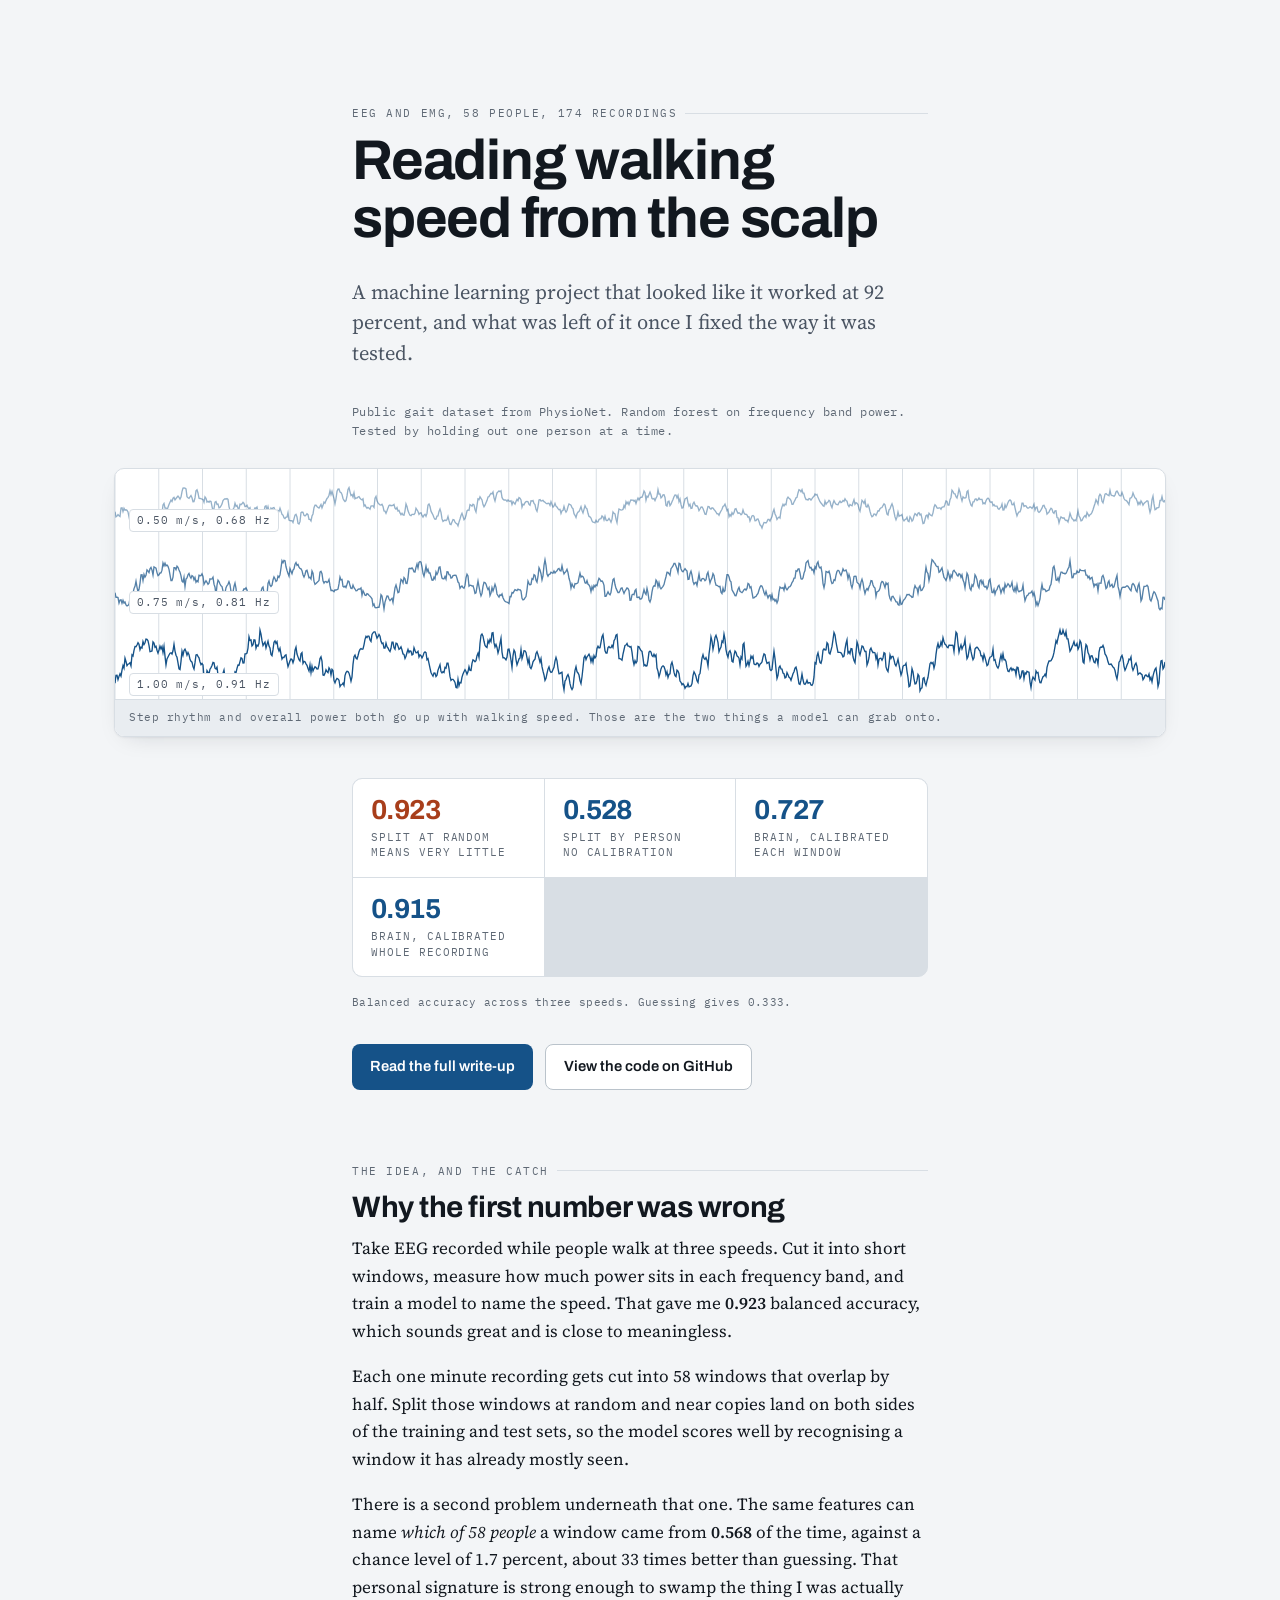
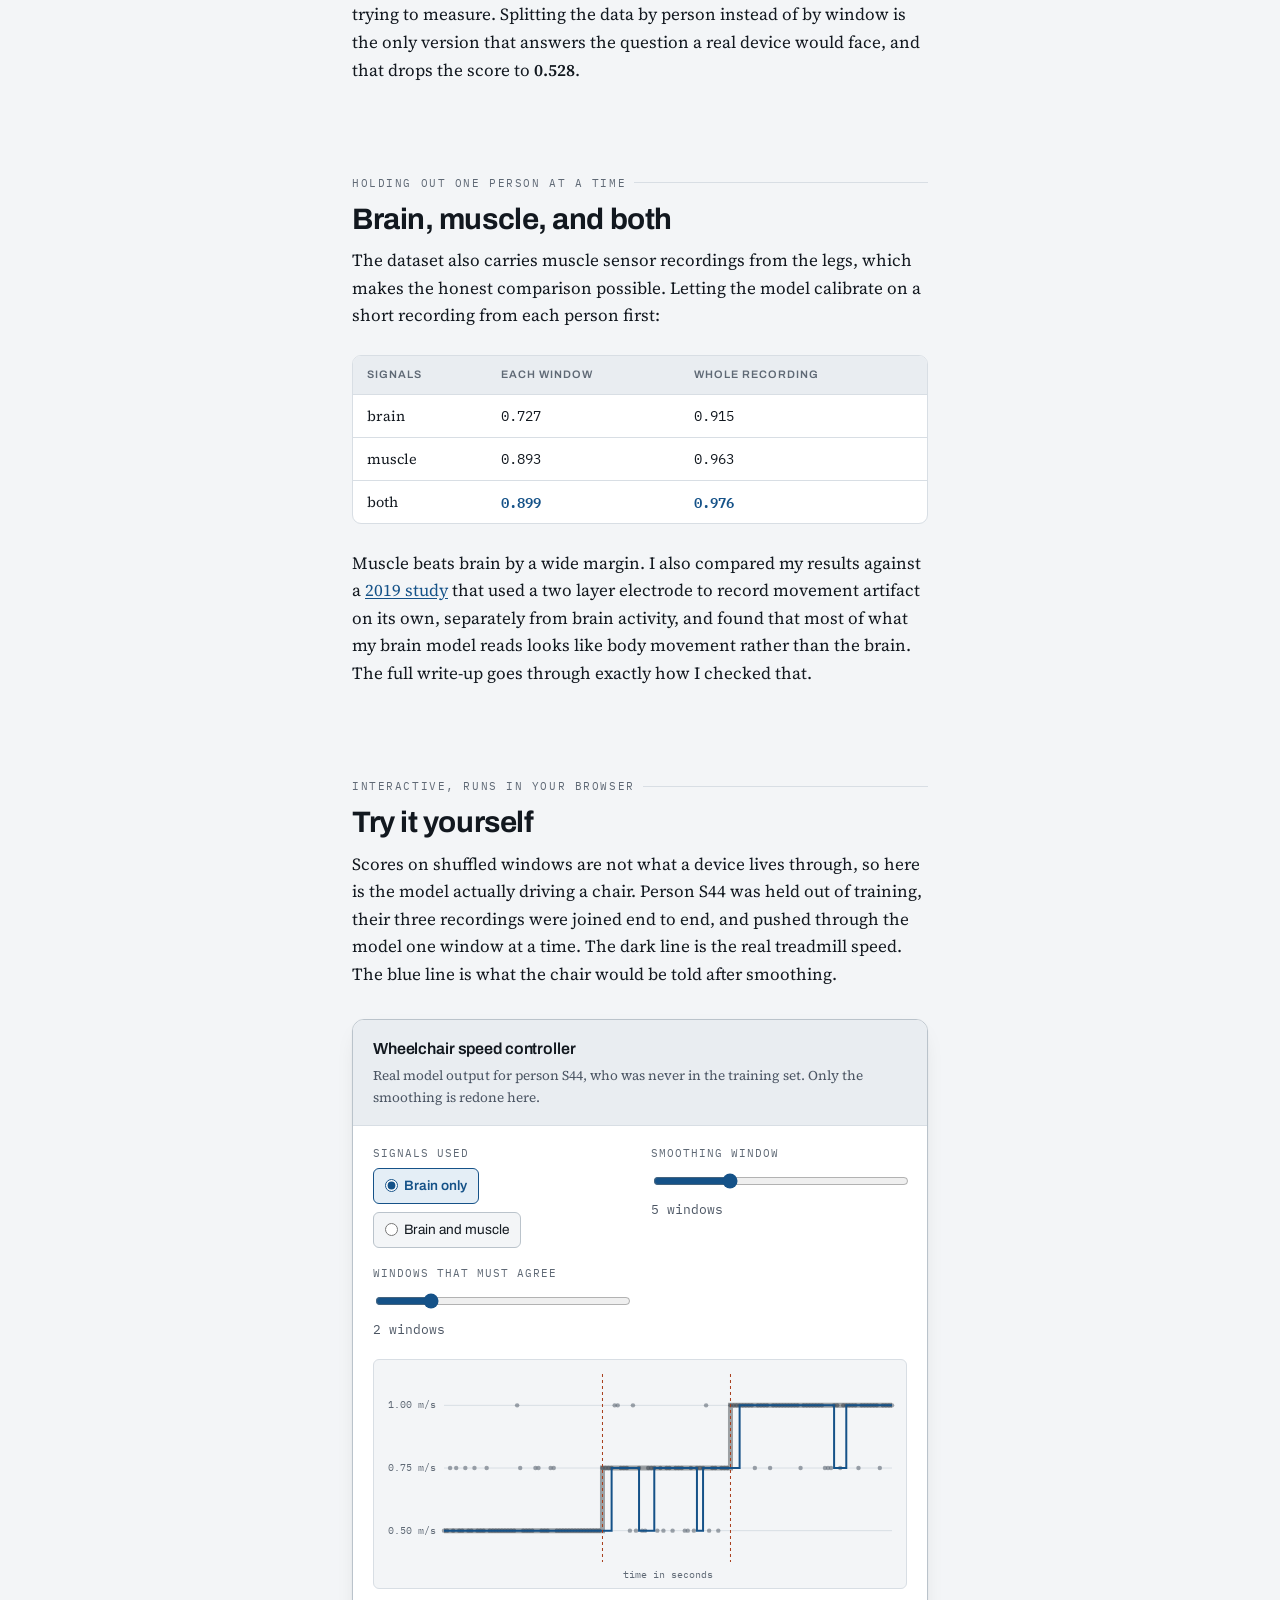
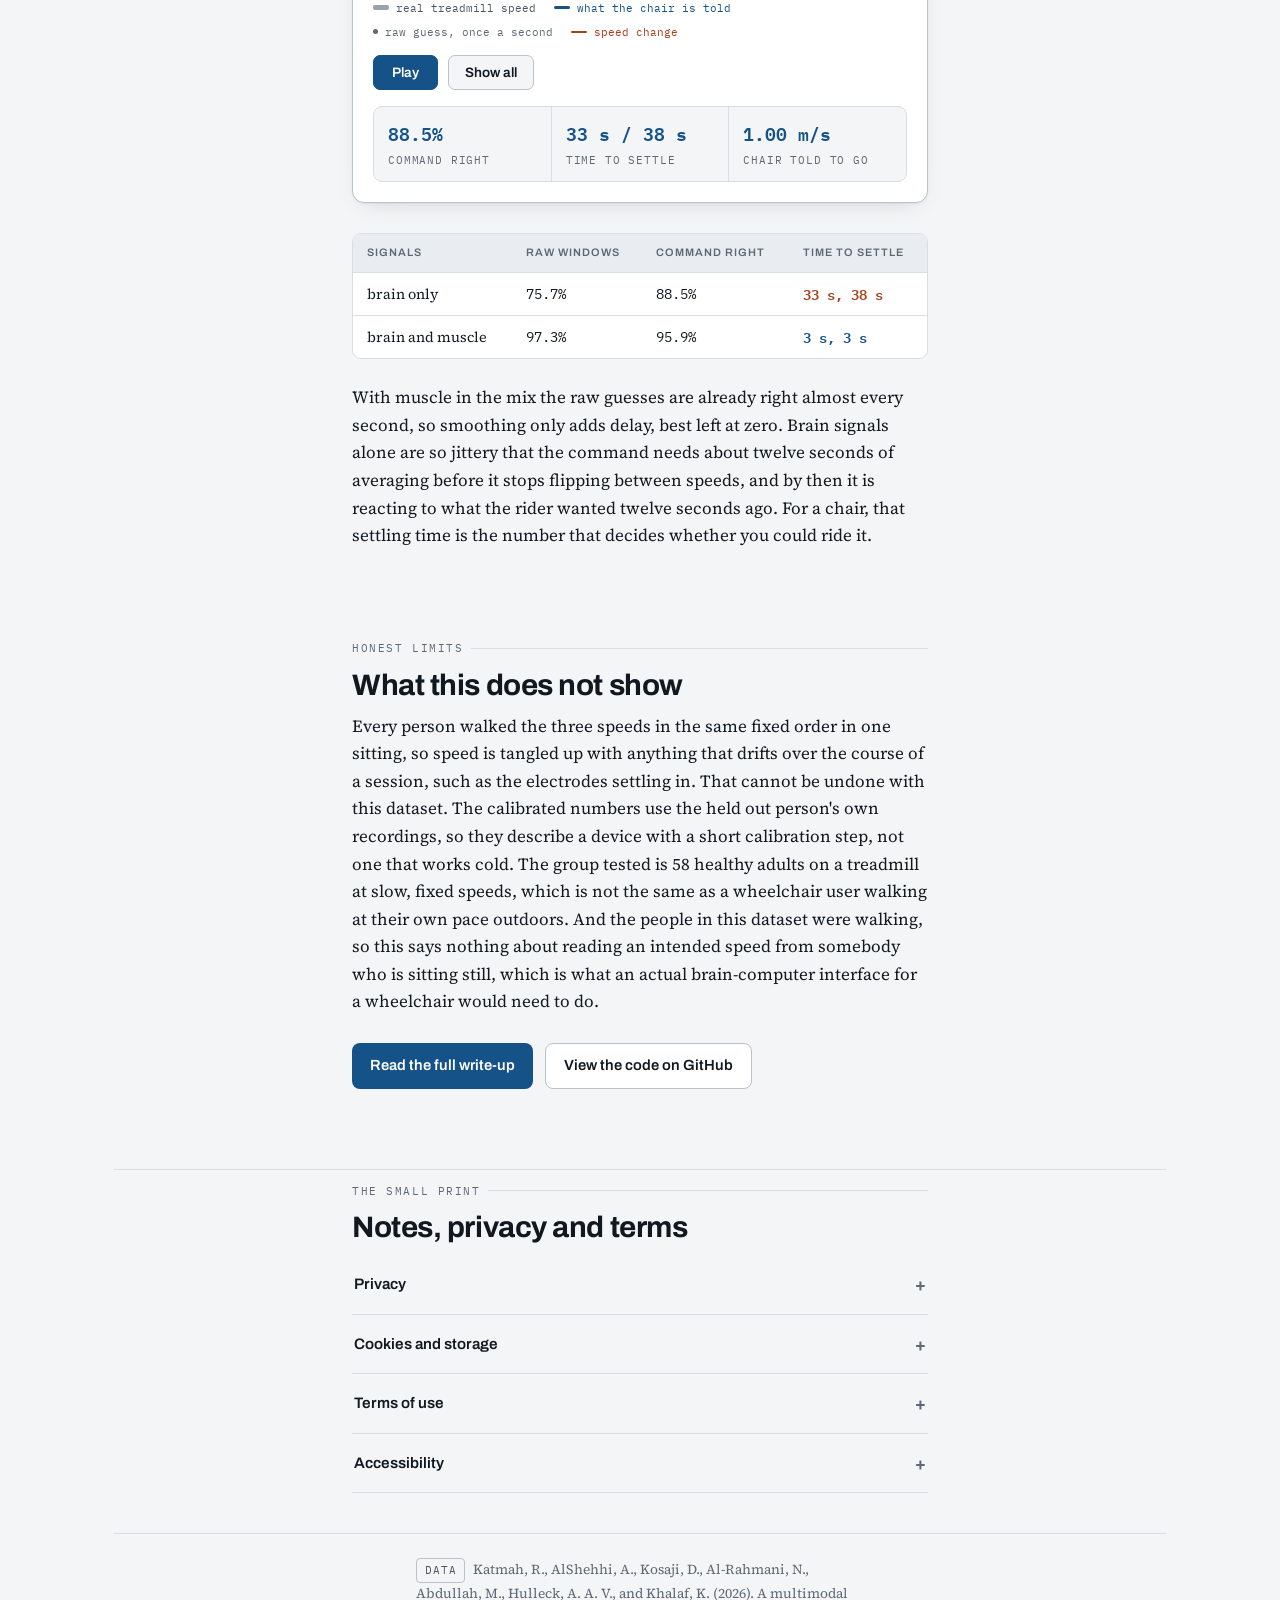
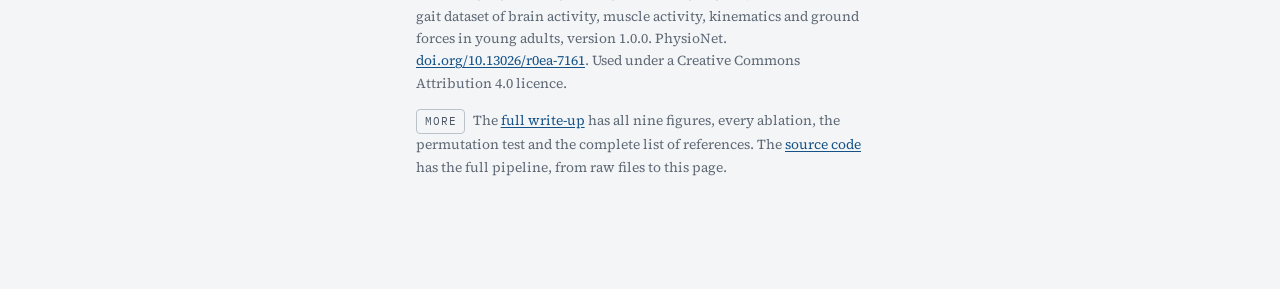
==== site/index.html @ 6320bcff "Add a lightweight landing page and deploy it to Vercel report/index.html is 2.3 MB because it embeds" ====
<!doctype html>
<html lang="en">
<head>
<meta charset="utf-8">
<meta name="viewport" content="width=device-width, initial-scale=1">
<title>Reading Walking Speed From the Scalp</title>
<meta name="description" content="A machine learning project that looked
like it worked at 92 percent, and what was left of it once the test was
fixed. Brain and muscle sensor data, a real interactive demo.">
<link rel="preconnect" href="https://fonts.googleapis.com">
<link rel="preconnect" href="https://fonts.gstatic.com" crossorigin>
<link rel="stylesheet" href="https://fonts.googleapis.com/css2?family=Archivo:wght@600;700&family=Source+Serif+4:ital,opsz,wght@0,8..60,400;0,8..60,600;1,8..60,400&family=IBM+Plex+Mono:wght@400;500&display=swap">
<style>
:root {
  --ground:#F3F5F7; --surface:#FFFFFF; --surface-2:#E9EDF1;
  --ink:#12181F; --ink-2:#4B5563; --ink-3:#5F6975;
  --rule:#D8DEE4; --rule-strong:#BAC3CB;
  --accent:#155288; --accent-soft:#E4EEF6;
  --marker:#A83E1B; --marker-soft:#F8E7DF;
  --good:#1F6F45;
  --shadow:0 1px 2px rgba(18,24,31,.05), 0 8px 24px -12px rgba(18,24,31,.18);
}
@media (prefers-color-scheme: dark) {
  :root:not([data-theme="light"]) {
    --ground:#0B0F13; --surface:#121821; --surface-2:#19212B;
    --ink:#EDF1F5; --ink-2:#96A3B0; --ink-3:#7E8B99;
    --rule:#212B35; --rule-strong:#33404C;
    --accent:#5B9BD5; --accent-soft:#132538;
    --marker:#E8794F; --marker-soft:#2E1B10;
    --good:#4ECA8B;
    --shadow:0 1px 2px rgba(0,0,0,.4), 0 8px 28px -14px rgba(0,0,0,.7);
  }
}
:root[data-theme="dark"] {
  --ground:#0B0F13; --surface:#121821; --surface-2:#19212B;
  --ink:#EDF1F5; --ink-2:#96A3B0; --ink-3:#7E8B99;
  --rule:#212B35; --rule-strong:#33404C;
  --accent:#5B9BD5; --accent-soft:#132538;
  --marker:#E8794F; --marker-soft:#2E1B10;
  --good:#4ECA8B;
  --shadow:0 1px 2px rgba(0,0,0,.4), 0 8px 28px -14px rgba(0,0,0,.7);
}

*,*::before,*::after { box-sizing:border-box; }
body {
  margin:0; background:var(--ground); color:var(--ink);
  font-family:"Source Serif 4",Georgia,"Times New Roman",serif;
  font-size:17px; line-height:1.62;
  -webkit-font-smoothing:antialiased;
}
.shell { max-width:1100px; margin:0 auto; padding:0 24px 96px; }
.col { max-width:64ch; margin-inline:auto; }

h1,h2,h3,.eyebrow,.readout,th,.tag,.num,.ctl,button,label,input {
  font-family:Archivo,"Helvetica Neue",Arial,sans-serif;
}
h1 { font-size:clamp(2.1rem,5.2vw,3.5rem); line-height:1.04; letter-spacing:-.022em;
     font-weight:700; margin:0 0 .5em; text-wrap:balance; }
h2 { font-size:clamp(1.35rem,2.6vw,1.85rem); line-height:1.18; letter-spacing:-.015em;
     font-weight:700; margin:0 0 .35em; text-wrap:balance; }
h3 { font-size:1.06rem; letter-spacing:-.008em; font-weight:600; margin:2.2em 0 .3em; }
h4 { font-size:.95rem; font-weight:600; margin:1.6em 0 .25em;
     font-family:Archivo,"Helvetica Neue",Arial,sans-serif; }
p { margin:0 0 1.05em; }
a { color:var(--accent); text-underline-offset:2px; }
a:focus-visible,button:focus-visible,input:focus-visible,summary:focus-visible {
  outline:3px solid var(--accent); outline-offset:2px; border-radius:3px; }
strong { font-weight:600; }

.skip {
  position:absolute; left:-9999px; top:0; z-index:99;
  background:var(--accent); color:#fff; padding:10px 16px; border-radius:0 0 6px 0;
  font-size:.85rem; text-decoration:none;
}
.skip:focus { left:0; }

.eyebrow {
  font-family:"IBM Plex Mono",ui-monospace,SFMono-Regular,Menlo,monospace;
  font-size:.7rem; letter-spacing:.14em; text-transform:uppercase;
  color:var(--ink-3); margin:0 0 .9em; display:flex; align-items:center; gap:.7em;
}
.eyebrow::after { content:""; flex:1; height:1px; background:var(--rule); }

.hero { padding:clamp(56px,9vw,104px) 0 0; }
.deck { font-size:clamp(1.05rem,2vw,1.28rem); color:var(--ink-2); line-height:1.5;
        max-width:56ch; margin:0 0 1.6em; }
.byline { font-family:"IBM Plex Mono",ui-monospace,monospace; font-size:.74rem;
          color:var(--ink-3); letter-spacing:.04em; margin-bottom:2.4em; }

.scope { position:relative; border:1px solid var(--rule); border-radius:10px;
  background:var(--surface); box-shadow:var(--shadow); overflow:hidden;
  margin-bottom:2.4em; }
.scope canvas { display:block; width:100%; height:230px; }
.scope-labels { position:absolute; inset:0; pointer-events:none;
  display:flex; flex-direction:column; justify-content:space-around;
  padding:10px 0 10px 14px; }
.scope-labels span {
  font-family:"IBM Plex Mono",ui-monospace,monospace; font-size:.68rem;
  color:var(--ink-2); letter-spacing:.08em; align-self:flex-start;
  background:var(--surface); border:1px solid var(--rule);
  padding:2px 7px; border-radius:4px; }
.scope-foot { border-top:1px solid var(--rule); padding:9px 14px;
  background:var(--surface-2);
  font-family:"IBM Plex Mono",ui-monospace,monospace; font-size:.67rem;
  color:var(--ink-3); letter-spacing:.05em; }

.readouts { display:grid; grid-template-columns:repeat(auto-fit,minmax(158px,1fr));
  gap:1px; background:var(--rule); border:1px solid var(--rule);
  border-radius:10px; overflow:hidden; margin:0 0 1em; }
.readout { background:var(--surface); padding:16px 18px; }
.readout .num { display:block; font-size:1.72rem; font-weight:700; letter-spacing:-.02em;
  font-variant-numeric:tabular-nums; line-height:1.1; }
.readout .lab { display:block; font-family:"IBM Plex Mono",ui-monospace,monospace;
  font-size:.66rem; letter-spacing:.09em; text-transform:uppercase;
  color:var(--ink-3); margin-top:.5em; line-height:1.45; }
.readout.is-false .num { color:var(--marker); }
.readout.is-true .num { color:var(--accent); }
.readout-note { font-family:"IBM Plex Mono",ui-monospace,monospace; font-size:.68rem;
  color:var(--ink-3); letter-spacing:.03em; margin:0 0 3em; }

.toc { border:1px solid var(--rule); border-radius:10px; background:var(--surface);
  padding:16px 20px; margin:0 0 1em; }
.toc h2 { font-size:.7rem; font-family:"IBM Plex Mono",ui-monospace,monospace;
  letter-spacing:.14em; text-transform:uppercase; color:var(--ink-3);
  margin:0 0 .7em; font-weight:500; }
.toc ol { margin:0; padding:0; list-style:none; display:grid;
  grid-template-columns:repeat(auto-fit,minmax(190px,1fr)); gap:.35em 1.4em; }
.toc a { font-size:.9rem; text-decoration:none; }
.toc a:hover { text-decoration:underline; }

section { padding:clamp(44px,6vw,72px) 0 0; }

.callout { border-left:3px solid var(--accent); background:var(--accent-soft);
  padding:16px 20px; border-radius:0 8px 8px 0; margin:1.6em 0; }
.callout p:last-child { margin-bottom:0; }
.callout.warn { border-left-color:var(--marker); background:var(--marker-soft); }

.tbl-scroll { overflow-x:auto; margin:1.5em 0; border:1px solid var(--rule);
  border-radius:9px; background:var(--surface); }
table { border-collapse:collapse; width:100%; font-size:.9rem; line-height:1.4; }
th,td { padding:11px 14px; text-align:left; border-bottom:1px solid var(--rule);
  white-space:nowrap; vertical-align:top; }
td.prose { white-space:normal; color:var(--ink-2); }
th { font-size:.68rem; letter-spacing:.09em; text-transform:uppercase;
  color:var(--ink-3); font-weight:600; background:var(--surface-2); }
tbody tr:last-child td { border-bottom:none; }
td.n { font-family:"IBM Plex Mono",ui-monospace,monospace;
  font-variant-numeric:tabular-nums; }
td.hi { color:var(--accent); font-weight:600; }
td.lo { color:var(--marker); font-weight:600; }
caption { caption-side:top; text-align:left; padding:10px 14px 0;
  font-size:.78rem; color:var(--ink-3);
  font-family:"IBM Plex Mono",ui-monospace,monospace; }

.fig { margin:2.4em 0; }
.fig-scroll { overflow-x:auto; border:1px solid var(--rule-strong); border-radius:10px;
  background:#FFFFFF; padding:10px; box-shadow:var(--shadow); }
.fig img { display:block; width:100%; min-width:640px; max-width:100%; height:auto;
  border-radius:3px; }
figcaption { font-family:"IBM Plex Mono",ui-monospace,monospace; font-size:.7rem;
  line-height:1.6; color:var(--ink-3); margin-top:.85em;
  letter-spacing:.02em; max-width:72ch; }

.limits { display:flex; flex-direction:column; gap:1px; background:var(--rule);
  border:1px solid var(--rule); border-radius:10px; overflow:hidden; margin:1.6em 0; }
.limit { background:var(--surface); padding:18px 20px; }
.limit h3 { margin:0 0 .3em; font-size:.95rem; }
.limit p { margin:0; font-size:.94rem; color:var(--ink-2); }

.app { border:1px solid var(--rule-strong); border-radius:12px;
  background:var(--surface); box-shadow:var(--shadow); overflow:hidden;
  margin:1.8em 0; }
.app-head { padding:16px 20px; border-bottom:1px solid var(--rule);
  background:var(--surface-2); }
.app-head h3 { margin:0 0 .2em; font-size:1rem; }
.app-head p { margin:0; font-size:.84rem; color:var(--ink-2); }
.app-body { padding:18px 20px 20px; }
.app canvas { display:block; width:100%; height:230px; border-radius:6px;
  background:var(--ground); border:1px solid var(--rule); }
.legend { display:flex; flex-wrap:wrap; gap:6px 18px; margin:10px 0 0;
  font-family:"IBM Plex Mono",ui-monospace,monospace; font-size:.7rem;
  color:var(--ink-2); }
.legend span { display:inline-flex; align-items:center; gap:7px; }
.legend i { display:inline-block; width:16px; height:3px; border-radius:2px;
  background:currentColor; font-style:normal; }
.legend .k-real { color:var(--ink-2); }
.legend .k-real i { height:5px; opacity:.55; }
.legend .k-cmd { color:var(--accent); }
.legend .k-raw { color:var(--ink-3); }
.legend .k-raw i { width:5px; height:5px; border-radius:50%; }
.legend .k-chg { color:var(--marker); }
.legend .k-chg i { height:0; border-top:2px dotted currentColor; }

.ctls { display:grid; grid-template-columns:repeat(auto-fit,minmax(210px,1fr));
  gap:16px 22px; margin:0 0 18px; }
.ctl { display:flex; flex-direction:column; gap:6px; }
.ctl > .lbl { font-size:.7rem; letter-spacing:.09em; text-transform:uppercase;
  color:var(--ink-3); font-family:"IBM Plex Mono",ui-monospace,monospace; }
.ctl input[type=range] { width:100%; accent-color:var(--accent); height:22px; }
.ctl .val { font-family:"IBM Plex Mono",ui-monospace,monospace; font-size:.8rem;
  color:var(--ink-2); font-variant-numeric:tabular-nums; }
.radios { display:flex; gap:8px; flex-wrap:wrap; }
.radios label { display:inline-flex; align-items:center; gap:6px; font-size:.85rem;
  border:1px solid var(--rule-strong); border-radius:6px; padding:6px 11px;
  cursor:pointer; background:var(--ground); }
.radios input { accent-color:var(--accent); margin:0; }
.radios label:has(input:checked) { border-color:var(--accent);
  background:var(--accent-soft); color:var(--accent); font-weight:600; }

.app-actions { display:flex; gap:10px; align-items:center; flex-wrap:wrap;
  margin:14px 0 0; }
button.play { font-size:.85rem; font-weight:600; padding:9px 18px; cursor:pointer;
  border-radius:7px; border:1px solid var(--accent); background:var(--accent);
  color:#fff; }
button.play:hover { filter:brightness(1.08); }
button.reset { font-size:.85rem; font-weight:600; padding:9px 16px; cursor:pointer;
  border-radius:7px; border:1px solid var(--rule-strong); background:var(--ground);
  color:var(--ink); }
.stats { display:grid; grid-template-columns:repeat(auto-fit,minmax(140px,1fr));
  gap:1px; background:var(--rule); border:1px solid var(--rule);
  border-radius:9px; overflow:hidden; margin:16px 0 0; }
.stat { background:var(--ground); padding:12px 14px; }
.stat b { display:block; font-family:"IBM Plex Mono",ui-monospace,monospace;
  font-size:1.15rem; font-variant-numeric:tabular-nums; color:var(--accent);
  font-weight:600; }
.stat span { display:block; font-size:.66rem; letter-spacing:.08em;
  text-transform:uppercase; color:var(--ink-3); margin-top:3px;
  font-family:"IBM Plex Mono",ui-monospace,monospace; }
.sr-only { position:absolute; width:1px; height:1px; padding:0; margin:-1px;
  overflow:hidden; clip:rect(0,0,0,0); white-space:nowrap; border:0; }

.legal { border-top:1px solid var(--rule); margin-top:clamp(48px,7vw,80px);
  padding-top:12px; }
.legal details { border-bottom:1px solid var(--rule); }
.legal summary { cursor:pointer; padding:15px 2px; font-weight:600; font-size:.95rem;
  font-family:Archivo,"Helvetica Neue",Arial,sans-serif; list-style:none;
  display:flex; align-items:center; justify-content:space-between; gap:12px; }
.legal summary::-webkit-details-marker { display:none; }
.legal summary::after { content:"+"; font-family:"IBM Plex Mono",monospace;
  color:var(--ink-3); font-size:1.1rem; }
.legal details[open] summary::after { content:"\2212"; }
.legal .body { padding:0 2px 20px; font-size:.92rem; color:var(--ink-2);
  max-width:70ch; }
.legal .body p { margin:0 0 .85em; }
.legal .body h3 { color:var(--ink); margin:1.3em 0 .3em;
  font-size:.95rem; }
.legal .body ul { margin:0 0 .9em; padding-left:1.2em; }
.legal .body li { margin-bottom:.3em; }

.notice { border:1px solid var(--rule-strong); background:var(--surface-2);
  border-radius:9px; padding:12px 16px; margin:0 0 2.2em; font-size:.85rem;
  color:var(--ink-2); display:flex; gap:14px; align-items:flex-start;
  justify-content:space-between; }
.notice p { margin:0; }
.notice button { flex:none; font-size:.75rem; padding:5px 11px; cursor:pointer;
  border-radius:6px; border:1px solid var(--rule-strong); background:var(--surface);
  color:var(--ink); font-weight:600; }

.refs { font-size:.88rem; color:var(--ink-2); padding-left:1.3em; }
.refs li { margin-bottom:.7em; }
.refs a { word-break:break-word; }

footer { margin-top:40px; padding-top:24px; border-top:1px solid var(--rule);
  color:var(--ink-3); font-size:.86rem; }
footer code { font-family:"IBM Plex Mono",ui-monospace,monospace; font-size:.85em; }
.tag { display:inline-block; font-family:"IBM Plex Mono",ui-monospace,monospace;
  font-size:.66rem; letter-spacing:.08em; text-transform:uppercase;
  padding:3px 8px; border:1px solid var(--rule-strong); border-radius:4px;
  color:var(--ink-2); margin-right:.4em; }

@media (max-width:640px){
  body { font-size:16px; }
  .scope canvas { height:180px; }
  th,td { padding:9px 11px; }
  .notice { flex-direction:column; }
}
@media (prefers-reduced-motion:reduce){
  *{animation:none!important;transition:none!important;scroll-behavior:auto!important;}
}
</style>
<style>
.links { display:flex; flex-wrap:wrap; gap:12px; margin:1.6em 0 0; }
.links a { display:inline-flex; align-items:center; gap:8px; font-size:.92rem;
  font-weight:600; padding:10px 18px; border-radius:8px; text-decoration:none;
  font-family:Archivo,"Helvetica Neue",Arial,sans-serif; }
.links a.primary { background:var(--accent); color:#fff; }
.links a.primary:hover { filter:brightness(1.08); }
.links a.secondary { border:1px solid var(--rule-strong); color:var(--ink);
  background:var(--surface); }
.links a.secondary:hover { border-color:var(--accent); color:var(--accent); }
</style>
</head>
<body>

<a class="skip" href="#main">Skip to the main text</a>

<div class="shell">

<header class="hero">
  <div class="col">
    <p class="eyebrow">EEG and EMG, 58 people, 174 recordings</p>
    <h1>Reading walking speed from the scalp</h1>
    <p class="deck">A machine learning project that looked like it worked at
    92 percent, and what was left of it once I fixed the way it was tested.</p>
    <p class="byline">Public gait dataset from PhysioNet. Random forest on
    frequency band power. Tested by holding out one person at a time.</p>
  </div>

  <div class="scope">
    <canvas id="scope" aria-hidden="true"></canvas>
    <div class="scope-labels" aria-hidden="true">
      <span>0.50 m/s, 0.68 Hz</span><span>0.75 m/s, 0.81 Hz</span>
      <span>1.00 m/s, 0.91 Hz</span>
    </div>
    <div class="scope-foot">Step rhythm and overall power both go up with
      walking speed. Those are the two things a model can grab onto.</div>
  </div>

  <div class="col">
    <div class="readouts">
      <div class="readout is-false">
        <span class="num">0.923</span>
        <span class="lab">split at random<br>means very little</span>
      </div>
      <div class="readout is-true">
        <span class="num">0.528</span>
        <span class="lab">split by person<br>no calibration</span>
      </div>
      <div class="readout is-true">
        <span class="num">0.727</span>
        <span class="lab">brain, calibrated<br>each window</span>
      </div>
      <div class="readout is-true">
        <span class="num">0.915</span>
        <span class="lab">brain, calibrated<br>whole recording</span>
      </div>
    </div>
    <p class="readout-note">Balanced accuracy across three speeds. Guessing
    gives 0.333.</p>
    <div class="links">
      <a class="primary" href="https://claude.ai/code/artifact/1f300dea-4ad8-4849-b8d5-0ad01f862670">Read the full write-up</a>
      <a class="secondary" href="https://github.com/aaryavvatts-lab/eeg-gait-speed">View the code on GitHub</a>
    </div>
  </div>
</header>

<main id="main">

<section id="premise" aria-labelledby="premise-h">
  <div class="col">
    <p class="eyebrow">the idea, and the catch</p>
    <h2 id="premise-h">Why the first number was wrong</h2>
    <p>Take EEG recorded while people walk at three speeds. Cut it into short
    windows, measure how much power sits in each frequency band, and train a
    model to name the speed. That gave me <strong>0.923</strong>
    balanced accuracy, which sounds great and is close to meaningless.</p>
    <p>Each one minute recording gets cut into 58 windows that overlap by
    half. Split those windows at random and near copies land on both sides of
    the training and test sets, so the model scores well by recognising a
    window it has already mostly seen.</p>
    <p>There is a second problem underneath that one. The same features can
    name <em>which of 58 people</em> a window came from
    <strong>0.568</strong> of the time, against
    a chance level of 1.7 percent, about 33 times better than
    guessing. That personal signature is strong enough to swamp the thing I
    was actually trying to measure. Splitting the data by person instead of
    by window is the only version that answers the question a real device
    would face, and that drops the score to
    <strong>0.528</strong>.</p>
  </div>
</section>

<section id="results" aria-labelledby="results-h">
  <div class="col">
    <p class="eyebrow">holding out one person at a time</p>
    <h2 id="results-h">Brain, muscle, and both</h2>
    <p>The dataset also carries muscle sensor recordings from the legs, which
    makes the honest comparison possible. Letting the model calibrate on a
    short recording from each person first:</p>
    <div class="tbl-scroll"><table>
      <thead><tr><th scope="col">signals</th><th scope="col">each window</th>
      <th scope="col">whole recording</th></tr></thead>
      <tbody>
        <tr><td>brain</td><td class="n">0.727</td>
            <td class="n">0.915</td></tr>
        <tr><td>muscle</td><td class="n">0.893</td>
            <td class="n">0.963</td></tr>
        <tr><td>both</td>
            <td class="n hi">0.899</td>
            <td class="n hi">0.976</td></tr>
      </tbody>
    </table></div>
    <p>Muscle beats brain by a wide margin. I also compared my results
    against a <a href="https://doi.org/10.1109/tbme.2019.2921766">2019
    study</a> that used a two layer electrode to record movement artifact on
    its own, separately from brain activity, and found that most of what my
    brain model reads looks like body movement rather than the brain. The
    full write-up goes through exactly how I checked that.</p>
  </div>
</section>

<section id="try" aria-labelledby="try-h">
  <div class="col">
    <p class="eyebrow">interactive, runs in your browser</p>
    <h2 id="try-h">Try it yourself</h2>
    <p>Scores on shuffled windows are not what a device lives through, so here
    is the model actually driving a chair. Person S44
    was held out of training, their three recordings were joined end to end,
    and pushed through the model one window at a time. The dark line is the
    real treadmill speed. The blue line is what the chair would be told after
    smoothing.</p>

    <div class="app" id="sim">
      <div class="app-head">
        <h3>Wheelchair speed controller</h3>
        <p>Real model output for person S44, who was
        never in the training set. Only the smoothing is redone here.</p>
      </div>
      <div class="app-body">
        <div class="ctls">
          <div class="ctl">
            <span class="lbl" id="armLabel">Signals used</span>
            <div class="radios" role="radiogroup" aria-labelledby="armLabel">
              <label><input type="radio" name="arm" value="EEG" checked>
                Brain only</label>
              <label><input type="radio" name="arm" value="EEG+EMG">
                Brain and muscle</label>
            </div>
          </div>
          <div class="ctl">
            <label class="lbl" for="smooth">Smoothing window</label>
            <input type="range" id="smooth" min="1" max="15" step="1" value="5">
            <span class="val" id="smoothVal">5 windows</span>
          </div>
          <div class="ctl">
            <label class="lbl" for="hold">Windows that must agree</label>
            <input type="range" id="hold" min="1" max="6" step="1" value="2">
            <span class="val" id="holdVal">2 windows</span>
          </div>
        </div>

        <canvas id="simCanvas" aria-hidden="true"></canvas>

        <p class="legend" aria-hidden="true">
          <span class="k-real"><i></i>real treadmill speed</span>
          <span class="k-cmd"><i></i>what the chair is told</span>
          <span class="k-raw"><i></i>raw guess, once a second</span>
          <span class="k-chg"><i></i>speed change</span>
        </p>

        <p class="sr-only" id="simSummary" role="status" aria-live="polite"></p>

        <div class="app-actions">
          <button type="button" class="play" id="play" aria-pressed="false">Play</button>
          <button type="button" class="reset" id="reset">Show all</button>
        </div>

        <div class="stats">
          <div class="stat"><b id="statAcc">0%</b>
            <span>command right</span></div>
          <div class="stat"><b id="statLat">0 s</b>
            <span>time to settle</span></div>
          <div class="stat"><b id="statNow">0.50 m/s</b>
            <span>chair told to go</span></div>
        </div>
      </div>
    </div>

    <div class="tbl-scroll"><table>
      <thead><tr><th scope="col">signals</th><th scope="col">raw windows</th>
      <th scope="col">command right</th><th scope="col">time to settle</th></tr></thead>
      <tbody><tr><td>brain only</td><td class='n'>75.7%</td><td class='n'>88.5%</td><td class='n lo'>33 s, 38 s</td></tr><tr><td>brain and muscle</td><td class='n'>97.3%</td><td class='n'>95.9%</td><td class='n hi'>3 s, 3 s</td></tr></tbody>
    </table></div>
    <p>With muscle in the mix the raw guesses are already right almost every
    second, so smoothing only adds delay, best left at zero. Brain signals
    alone are so jittery that the command needs about twelve seconds of
    averaging before it stops flipping between speeds, and by then it is
    reacting to what the rider wanted twelve seconds ago. For a chair, that
    settling time is the number that decides whether you could ride it.</p>
  </div>
</section>

<section id="limits" aria-labelledby="limits-h">
  <div class="col">
    <p class="eyebrow">honest limits</p>
    <h2 id="limits-h">What this does not show</h2>
    <p>Every person walked the three speeds in the same fixed order in one
    sitting, so speed is tangled up with anything that drifts over the course
    of a session, such as the electrodes settling in. That cannot be undone
    with this dataset. The calibrated numbers use the held out person's own
    recordings, so they describe a device with a short calibration step, not
    one that works cold. The group tested is 58 healthy adults on a treadmill
    at slow, fixed speeds, which is not the same as a wheelchair user walking
    at their own pace outdoors. And the people in this dataset were walking,
    so this says nothing about reading an intended speed from somebody who is
    sitting still, which is what an actual brain-computer interface for a
    wheelchair would need to do.</p>
    <div class="links">
      <a class="primary" href="https://claude.ai/code/artifact/1f300dea-4ad8-4849-b8d5-0ad01f862670">Read the full write-up</a>
      <a class="secondary" href="https://github.com/aaryavvatts-lab/eeg-gait-speed">View the code on GitHub</a>
    </div>
  </div>
</section>

<section class="legal" id="notes" aria-labelledby="notes-h">
  <div class="col">
    <p class="eyebrow">the small print</p>
    <h2 id="notes-h">Notes, privacy and terms</h2>

    <details id="privacy">
      <summary>Privacy</summary>
      <div class="body">
        <p>This is a single static page with no accounts, no forms, no
        comments and no analytics.</p>
        <h3>What the page collects</h3>
        <p>Nothing. There is no tracking code and no advertising on it. It
        does not ask you for anything.</p>
        <h3>The one outside request this page makes</h3>
        <p>The page loads its typefaces from Google Fonts
        (fonts.googleapis.com and fonts.gstatic.com). That is the only request
        this page sends to anyone else's server. Google Fonts does not set
        cookies for this kind of request, but it can see ordinary request
        information such as your IP address when your browser fetches the
        font files, the same as any font or image loaded from a website. See
        <a href="https://policies.google.com/privacy">Google's privacy
        policy</a> for what they do with that.</p>
        <h3>What the host can see</h3>
        <p>Whoever hosts this page, currently Vercel, can keep ordinary server
        records such as the address your request came from, the same as any
        website host. That sits outside this page and is covered by the
        host's own privacy policy.</p>
        <h3>About the people in the data</h3>
        <p>The recordings come from a public dataset that its authors
        anonymised before release, under an approved ethics protocol at their
        university. It holds no names or contact details, and nothing on this
        page can be traced back to an individual who took part.</p>
      </div>
    </details>

    <details id="cookies">
      <summary>Cookies and storage</summary>
      <div class="body">
        <p>This page sets no cookies of its own and writes nothing to local
        storage or session storage.</p>
        <p>The interactive controller above runs entirely in your browser
        using data that is already inside the page. It sends nothing out and
        saves nothing.</p>
        <p>Loading the fonts from Google, described in the privacy section
        above, does not involve cookies for this kind of request. If the
        service hosting this page sets its own cookies, those are covered by
        that service's policy rather than this one.</p>
      </div>
    </details>

    <details id="terms">
      <summary>Terms of use</summary>
      <div class="body">
        <p>This is a student project written to learn and to be looked at. It
        is offered as is, with no warranty of any kind, and no promise that
        anything on it is correct or fit for any purpose.</p>
        <h3>Not medical or clinical advice</h3>
        <p>Nothing here is medical advice, and none of this is a medical
        device or part of one. Do not use anything on this page, or the code
        behind it, to make a decision about anybody's care, treatment,
        mobility equipment or safety. The wheelchair framing is a way of
        explaining the problem. The model shown here is nowhere near fit to
        steer a real chair, and the page says why.</p>
        <h3>Limits</h3>
        <p>To the fullest extent the law allows, the author is not liable for
        any loss or damage arising from use of this page or the code behind
        it.</p>
        <h3>The data</h3>
        <p>The recordings belong to Katmah and colleagues and are published on
        PhysioNet under a Creative Commons Attribution 4.0 licence, which
        allows reuse with credit. The dataset itself is not redistributed
        here.</p>
        <h3>This page and the code</h3>
        <p>The text, figures and code written for this project are released
        under the MIT licence, on the GitHub repository linked above. You may
        reuse them with credit.</p>
      </div>
    </details>

    <details id="accessibility">
      <summary>Accessibility</summary>
      <div class="body">
        <p>This page aims at WCAG 2.1 level AA.</p>
        <ul>
          <li>A skip link to the main text, and proper landmarks for header,
          main content and the interactive demo.</li>
          <li>Every control is a standard HTML input or button, so it works
          with a keyboard and with assistive software, with focus always
          visible.</li>
          <li>Body text holds at least a 4.5 to 1 contrast ratio against its
          background in both the light and dark theme.</li>
          <li>The page respects a reduced motion setting. The moving line
          drawing at the top freezes and the demo does not animate on its
          own.</li>
          <li>Text reflows down to a 320 pixel wide screen. Wide tables scroll
          inside their own box rather than pushing the page sideways.</li>
        </ul>
        <p>The interactive chart is drawn on a canvas, which a screen reader
        cannot read directly. A written summary next to it updates as the
        settings change, giving the same numbers in text. The moving line
        drawing at the top is decoration and is hidden from screen readers on
        purpose.</p>
        <p>If something on this page does not work with the software you use,
        the GitHub repository linked above is the place to raise it.</p>
      </div>
    </details>
  </div>
</section>

</main>

<footer>
  <div class="col">
    <p><span class="tag">data</span> Katmah, R., AlShehhi, A., Kosaji, D.,
    Al-Rahmani, N., Abdullah, M., Hulleck, A. A. V., and Khalaf, K. (2026).
    A multimodal gait dataset of brain activity, muscle activity, kinematics
    and ground forces in young adults, version 1.0.0. PhysioNet.
    <a href="https://doi.org/10.13026/r0ea-7161">doi.org/10.13026/r0ea-7161</a>.
    Used under a Creative Commons Attribution 4.0 licence.</p>
    <p><span class="tag">more</span> The
    <a href="https://claude.ai/code/artifact/1f300dea-4ad8-4849-b8d5-0ad01f862670">full write-up</a> has all nine figures, every
    ablation, the permutation test and the complete list of references. The
    <a href="https://github.com/aaryavvatts-lab/eeg-gait-speed">source code</a> has the full pipeline, from raw
    files to this page.</p>
  </div>
</footer>

</div>
<script>var STREAM = {"demo_subject":"S44","hop_s":1.0,"speeds":["0.5","0.75","1"],"speed_labels":{"0.5":"0.50 m/s","0.75":"0.75 m/s","1":"1.00 m/s"},"truth":["0.5","0.5","0.5","0.5","0.5","0.5","0.5","0.5","0.5","0.5","0.5","0.5","0.5","0.5","0.5","0.5","0.5","0.5","0.5","0.5","0.5","0.5","0.5","0.5","0.5","0.5","0.5","0.5","0.5","0.5","0.5","0.5","0.5","0.5","0.5","0.5","0.5","0.5","0.5","0.5","0.5","0.5","0.5","0.5","0.5","0.5","0.5","0.5","0.5","0.5","0.5","0.5","0.75","0.75","0.75","0.75","0.75","0.75","0.75","0.75","0.75","0.75","0.75","0.75","0.75","0.75","0.75","0.75","0.75","0.75","0.75","0.75","0.75","0.75","0.75","0.75","0.75","0.75","0.75","0.75","0.75","0.75","0.75","0.75","0.75","0.75","0.75","0.75","0.75","0.75","0.75","0.75","0.75","0.75","1","1","1","1","1","1","1","1","1","1","1","1","1","1","1","1","1","1","1","1","1","1","1","1","1","1","1","1","1","1","1","1","1","1","1","1","1","1","1","1","1","1","1","1","1","1","1","1","1","1","1","1","1","1"],"raw":{"EEG":["0.5","0.5","0.75","0.5","0.75","0.5","0.5","0.75","0.5","0.5","0.75","0.5","0.5","0.5","0.75","0.5","0.5","0.5","0.5","0.5","0.5","0.5","0.5","0.5","1","0.75","0.5","0.5","0.5","0.5","0.75","0.75","0.5","0.5","0.5","0.75","0.75","0.5","0.5","0.5","0.5","0.5","0.5","0.5","0.5","0.5","0.5","0.5","0.5","0.5","0.5","0.5","0.75","0.75","0.75","0.75","1","1","0.75","0.75","0.75","0.5","1","0.5","0.75","0.5","0.5","0.75","0.75","0.75","0.5","0.75","0.5","0.75","0.75","0.5","0.75","0.75","0.75","0.5","0.5","0.75","0.5","0.75","0.75","0.75","1","0.5","0.75","0.75","0.5","0.75","0.75","0.75","1","1","1","1","1","1","1","1","0.75","1","1","1","1","0.75","1","1","1","1","1","1","1","1","1","0.75","1","1","1","1","1","1","1","0.75","0.75","0.75","1","1","0.75","1","1","1","1","1","0.75","1","1","1","1","1","1","0.75","1","1","1","1"],"EEG+EMG":["0.5","0.5","0.5","0.5","0.5","0.5","0.5","0.5","0.5","0.5","0.5","0.5","0.5","0.5","0.5","0.5","0.5","0.5","0.5","0.5","0.5","0.5","0.5","0.5","0.5","0.5","0.5","0.5","0.5","0.5","0.5","0.5","0.5","0.5","0.5","0.5","0.5","0.5","0.5","0.5","0.5","0.5","0.5","0.5","0.5","0.5","0.5","0.5","0.5","0.5","0.5","0.5","0.75","0.75","0.75","0.75","0.75","0.75","0.75","0.75","0.75","0.75","0.75","0.5","0.75","0.75","0.5","0.75","0.75","0.75","0.75","0.75","0.75","0.75","0.75","0.75","0.75","0.75","0.75","0.75","0.75","0.75","0.5","0.75","0.75","0.75","0.75","0.75","0.75","0.75","0.5","0.75","0.75","0.75","1","1","1","1","1","1","1","1","1","1","1","1","1","1","1","1","1","1","1","1","1","1","1","1","1","1","1","1","1","1","1","1","1","1","1","1","1","1","1","1","1","1","1","1","1","1","1","1","1","1","1","1","1","1"]}};</script>
<script>
(function(){
  var c = document.getElementById('scope');
  if(!c) return;
  var ctx = c.getContext('2d');
  var CAD = [0.68, 0.81, 0.91];
  var AMP = [0.62, 0.82, 1.0];
  var reduce = window.matchMedia('(prefers-reduced-motion: reduce)').matches;
  var W=0, H=0, dpr=1, inkC=null, faintC=null, raf=null, t0=null;

  function resize(){
    var nd = Math.min(window.devicePixelRatio||1, 2);
    var nw = c.clientWidth, nh = c.clientHeight;
    if(nw===W && nh===H && nd===dpr) return false;
    dpr=nd; W=nw; H=nh; c.width=W*dpr; c.height=H*dpr;
    ctx.setTransform(dpr,0,0,dpr,0,0);
    return true;
  }
  function css(v){
    return getComputedStyle(document.documentElement).getPropertyValue(v).trim();
  }
  function readColors(){
    inkC = css('--accent') || '#155288';
    faintC = css('--rule') || '#DAD7E4';
  }
  function noise(x, seed){
    var s = Math.sin(x*12.9898 + seed*78.233) * 43758.5453;
    return (s - Math.floor(s)) * 2 - 1;
  }
  function smoothNoise(x, seed){
    var i = Math.floor(x), f = x - i;
    var a = noise(i,seed), b = noise(i+1,seed);
    var t = f*f*(3-2*f);
    return a*(1-t)+b*t;
  }
  function draw(t){
    ctx.clearRect(0,0,W,H);
    ctx.strokeStyle = faintC; ctx.lineWidth = 1;
    for(var gx=0; gx<W; gx+=W/24){
      ctx.beginPath(); ctx.moveTo(gx,0); ctx.lineTo(gx,H); ctx.stroke();
    }
    for(var k=0;k<3;k++){
      var mid = H*(k+0.5)/3;
      var scale = (H/3)*0.34*AMP[k];
      ctx.beginPath();
      ctx.globalAlpha = 0.45 + 0.275*k;
      ctx.strokeStyle = inkC;
      ctx.lineWidth = 1.35;
      for(var px=0; px<=W; px++){
        var x = px/W*10;
        var phase = (x + t) * CAD[k] * Math.PI*2;
        var gait = Math.sin(phase)*0.55 + Math.sin(phase*2)*0.26
                 + Math.sin(phase*3)*0.13;
        var fast = smoothNoise((x+t)*38, k+1)*0.42
                 + smoothNoise((x+t)*95, k+7)*0.2;
        var y = mid - (gait + fast) * scale;
        if(px===0){ ctx.moveTo(px,y); } else { ctx.lineTo(px,y); }
      }
      ctx.stroke();
    }
    ctx.globalAlpha = 1;
  }
  function frame(ts){
    if(t0===null) t0 = ts;
    draw(((ts-t0)/1000)*0.35);
    raf = requestAnimationFrame(frame);
  }
  resize(); readColors();
  window.addEventListener('resize', function(){ if(resize() && reduce) draw(0); });
  var mq = window.matchMedia('(prefers-color-scheme: dark)');
  if(mq.addEventListener){
    mq.addEventListener('change', function(){ readColors(); if(reduce) draw(0); });
  }
  if(reduce){ draw(0); return; }
  document.addEventListener('visibilitychange', function(){
    if(document.hidden){
      if(raf!==null){ cancelAnimationFrame(raf); raf=null; t0=null; }
    } else if(raf===null){ raf = requestAnimationFrame(frame); }
  });
  raf = requestAnimationFrame(frame);
})();
</script>
<script>
(function(){
  var el = document.getElementById('sim');
  if(!el || typeof STREAM === 'undefined') return;

  var SPEEDS = STREAM.speeds;
  var RANK = {}; SPEEDS.forEach(function(s,i){ RANK[s]=i; });
  var TRUTH = STREAM.truth;
  var HOP = STREAM.hop_s;
  var N = TRUTH.length;

  var canvas = document.getElementById('simCanvas');
  var ctx = canvas.getContext('2d');
  var elSmooth = document.getElementById('smooth');
  var elHold = document.getElementById('hold');
  var elSmoothVal = document.getElementById('smoothVal');
  var elHoldVal = document.getElementById('holdVal');
  var elPlay = document.getElementById('play');
  var elReset = document.getElementById('reset');
  var elAcc = document.getElementById('statAcc');
  var elLat = document.getElementById('statLat');
  var elNow = document.getElementById('statNow');
  var elSummary = document.getElementById('simSummary');

  var reduce = window.matchMedia('(prefers-reduced-motion: reduce)').matches;
  var playing = false, head = N, raf = null, lastTs = 0;

  function arm(){
    var picked = document.querySelector('input[name="arm"]:checked');
    return picked ? picked.value : 'EEG';
  }
  function rollingMode(labels, k){
    // Ties are broken by taking the speed that sorts first, which is what
    // numpy does in the offline pipeline. Without this the numbers shown here
    // drift a little away from the table above, for no reason a reader could
    // guess at.
    var out = new Array(labels.length);
    for(var i=0;i<labels.length;i++){
      var counts = {}, j, v;
      for(j=Math.max(0,i-k+1); j<=i; j++){
        v = labels[j];
        counts[v] = (counts[v]||0)+1;
      }
      var best = null, bestN = -1;
      for(j=0;j<SPEEDS.length;j++){
        v = SPEEDS[j];
        if((counts[v]||0) > bestN){ bestN = counts[v]||0; best = v; }
      }
      out[i] = best;
    }
    return out;
  }
  function applyHold(sm, hold){
    var out = new Array(sm.length), cur = sm[0], streak = 0;
    for(var i=0;i<sm.length;i++){
      if(sm[i] === cur){ streak = 0; }
      else {
        streak++;
        if(streak >= hold){ cur = sm[i]; streak = 0; }
      }
      out[i] = cur;
    }
    return out;
  }
  function settleTimes(cmd){
    var events = [], i;
    for(i=1;i<N;i++){
      if(TRUTH[i] !== TRUTH[i-1]) events.push(i);
    }
    return events.map(function(idx, k){
      var end = (k+1 < events.length) ? events[k+1] : N;
      for(var j=idx;j<end;j++){
        var ok = true;
        for(var m=j;m<end;m++){ if(cmd[m] !== TRUTH[idx]){ ok = false; break; } }
        if(ok) return (j-idx)*HOP;
      }
      return null;
    });
  }
  function compute(){
    var raw = STREAM.raw[arm()];
    var k = parseInt(elSmooth.value,10);
    var h = parseInt(elHold.value,10);
    var cmd = applyHold(rollingMode(raw,k), h);
    var right = 0;
    for(var i=0;i<N;i++){ if(cmd[i]===TRUTH[i]) right++; }
    return { raw: raw, cmd: cmd, acc: right/N, lat: settleTimes(cmd) };
  }

  var W=0,H=0,dpr=1;
  function resize(){
    var nd = Math.min(window.devicePixelRatio||1, 2);
    var nw = canvas.clientWidth, nh = canvas.clientHeight;
    if(nw===W && nh===H && nd===dpr) return;
    dpr=nd; W=nw; H=nh; canvas.width=W*dpr; canvas.height=H*dpr;
    ctx.setTransform(dpr,0,0,dpr,0,0);
  }
  function css(v){
    return getComputedStyle(document.documentElement).getPropertyValue(v).trim();
  }
  function draw(state){
    resize();
    var padL = 70, padR = 14, padT = 14, padB = 26;
    var plotW = W - padL - padR, plotH = H - padT - padB;
    var ink = css('--ink') || '#16131F';
    var faint = css('--rule') || '#DAD7E4';
    var grey = css('--ink-3') || '#69637F';
    var accent = css('--accent') || '#155288';
    var marker = css('--marker') || '#A83E1B';

    ctx.clearRect(0,0,W,H);
    var yOf = function(r){ return padT + plotH - (r+0.5)/3*plotH; };
    var xOf = function(i){ return padL + (i/(N-1))*plotW; };

    ctx.strokeStyle = faint; ctx.lineWidth = 1;
    ctx.fillStyle = grey;
    ctx.font = '10px "IBM Plex Mono", monospace';
    ctx.textAlign = 'right'; ctx.textBaseline = 'middle';
    for(var r=0;r<3;r++){
      var y = yOf(r);
      ctx.beginPath(); ctx.moveTo(padL,y); ctx.lineTo(W-padR,y); ctx.stroke();
      ctx.fillText(STREAM.speed_labels[SPEEDS[r]], padL-8, y);
    }

    var i;
    ctx.globalAlpha = 0.6; ctx.fillStyle = grey;
    for(i=0;i<N;i++){
      if(i > state.head) break;
      ctx.beginPath();
      ctx.arc(xOf(i), yOf(RANK[state.raw[i]]), 2.2, 0, Math.PI*2);
      ctx.fill();
    }
    ctx.globalAlpha = 1;

    // Square steps, not diagonals. Speed is one of three fixed values, so a
    // sloped line between them would draw speeds that never happened.
    function stepLine(labels, upto){
      ctx.beginPath();
      var started = false, prevY = null, k, y, x;
      for(k=0;k<=upto;k++){
        y = yOf(RANK[labels[k]]); x = xOf(k);
        if(!started){ ctx.moveTo(x,y); started = true; }
        else {
          if(y !== prevY) ctx.lineTo(x, prevY);
          ctx.lineTo(x, y);
        }
        prevY = y;
      }
      if(started) ctx.stroke();
    }

    ctx.globalAlpha = 0.38; ctx.strokeStyle = ink; ctx.lineWidth = 5;
    stepLine(TRUTH, N-1);
    ctx.globalAlpha = 1; ctx.strokeStyle = accent; ctx.lineWidth = 2;
    stepLine(state.cmd, Math.min(state.head, N-1));

    for(i=1;i<N;i++){
      if(TRUTH[i]!==TRUTH[i-1]){
        ctx.strokeStyle = marker; ctx.lineWidth = 1;
        ctx.setLineDash([3,3]); ctx.beginPath();
        ctx.moveTo(xOf(i),padT); ctx.lineTo(xOf(i),padT+plotH); ctx.stroke();
        ctx.setLineDash([]);
      }
    }
    if(state.head < N-1){
      ctx.strokeStyle = accent; ctx.lineWidth = 1.4; ctx.beginPath();
      ctx.moveTo(xOf(state.head),padT); ctx.lineTo(xOf(state.head),padT+plotH);
      ctx.stroke();
    }
    ctx.fillStyle = grey; ctx.textAlign = 'center'; ctx.textBaseline = 'top';
    ctx.fillText('time in seconds', padL + plotW/2, padT + plotH + 8);
  }

  function render(){
    var s = compute();
    s.head = Math.min(head, N-1);
    draw(s);
    elAcc.textContent = (s.acc*100).toFixed(1) + '%';
    var shown = s.lat.filter(function(v){ return v !== null; });
    elLat.textContent = shown.length
      ? shown.map(function(v){ return v.toFixed(0)+' s'; }).join(' / ')
      : 'never settles';
    var now = STREAM.speed_labels[s.cmd[s.head]];
    var real = STREAM.speed_labels[TRUTH[s.head]];
    elNow.textContent = now;
    elSummary.textContent =
      'Using ' + (arm()==='EEG' ? 'brain signals only' : 'brain and muscle signals') +
      ', a smoothing window of ' + elSmooth.value + ' and a hold of ' + elHold.value +
      '. The command is right ' + (s.acc*100).toFixed(1) + '% of the time. ' +
      'Time to settle after each speed change: ' +
      (shown.length ? shown.map(function(v){ return v.toFixed(0)+' seconds'; }).join(' and ')
                    : 'it never settles') +
      '. At the current position the chair is told ' + now + ' and the real speed is ' +
      real + '.';
  }

  function tick(ts){
    if(!playing) return;
    if(ts - lastTs > 60){
      lastTs = ts;
      head += 1;
      if(head >= N){ head = N-1; stop(); render(); return; }
      render();
    }
    raf = requestAnimationFrame(tick);
  }
  function start(){
    if(head >= N-1) head = 0;
    playing = true;
    elPlay.textContent = 'Pause';
    elPlay.setAttribute('aria-pressed','true');
    raf = requestAnimationFrame(tick);
  }
  function stop(){
    playing = false;
    elPlay.textContent = 'Play';
    elPlay.setAttribute('aria-pressed','false');
    if(raf!==null){ cancelAnimationFrame(raf); raf=null; }
  }

  elPlay.addEventListener('click', function(){ playing ? stop() : start(); });
  elReset.addEventListener('click', function(){ stop(); head = N; render(); });
  elSmooth.addEventListener('input', function(){
    elSmoothVal.textContent = elSmooth.value + ' window' +
      (elSmooth.value === '1' ? '' : 's');
    render();
  });
  elHold.addEventListener('input', function(){
    elHoldVal.textContent = elHold.value + ' window' +
      (elHold.value === '1' ? '' : 's');
    render();
  });
  Array.prototype.forEach.call(
    document.querySelectorAll('input[name="arm"]'),
    function(r){ r.addEventListener('change', render); });
  window.addEventListener('resize', render);

  elSmoothVal.textContent = elSmooth.value + ' windows';
  elHoldVal.textContent = elHold.value + ' windows';
  render();
})();

(function(){
  var n = document.getElementById('privacyNotice');
  var b = document.getElementById('noticeClose');
  if(n && b){ b.addEventListener('click', function(){ n.remove(); }); }
})();
</script>
</body>
</html>
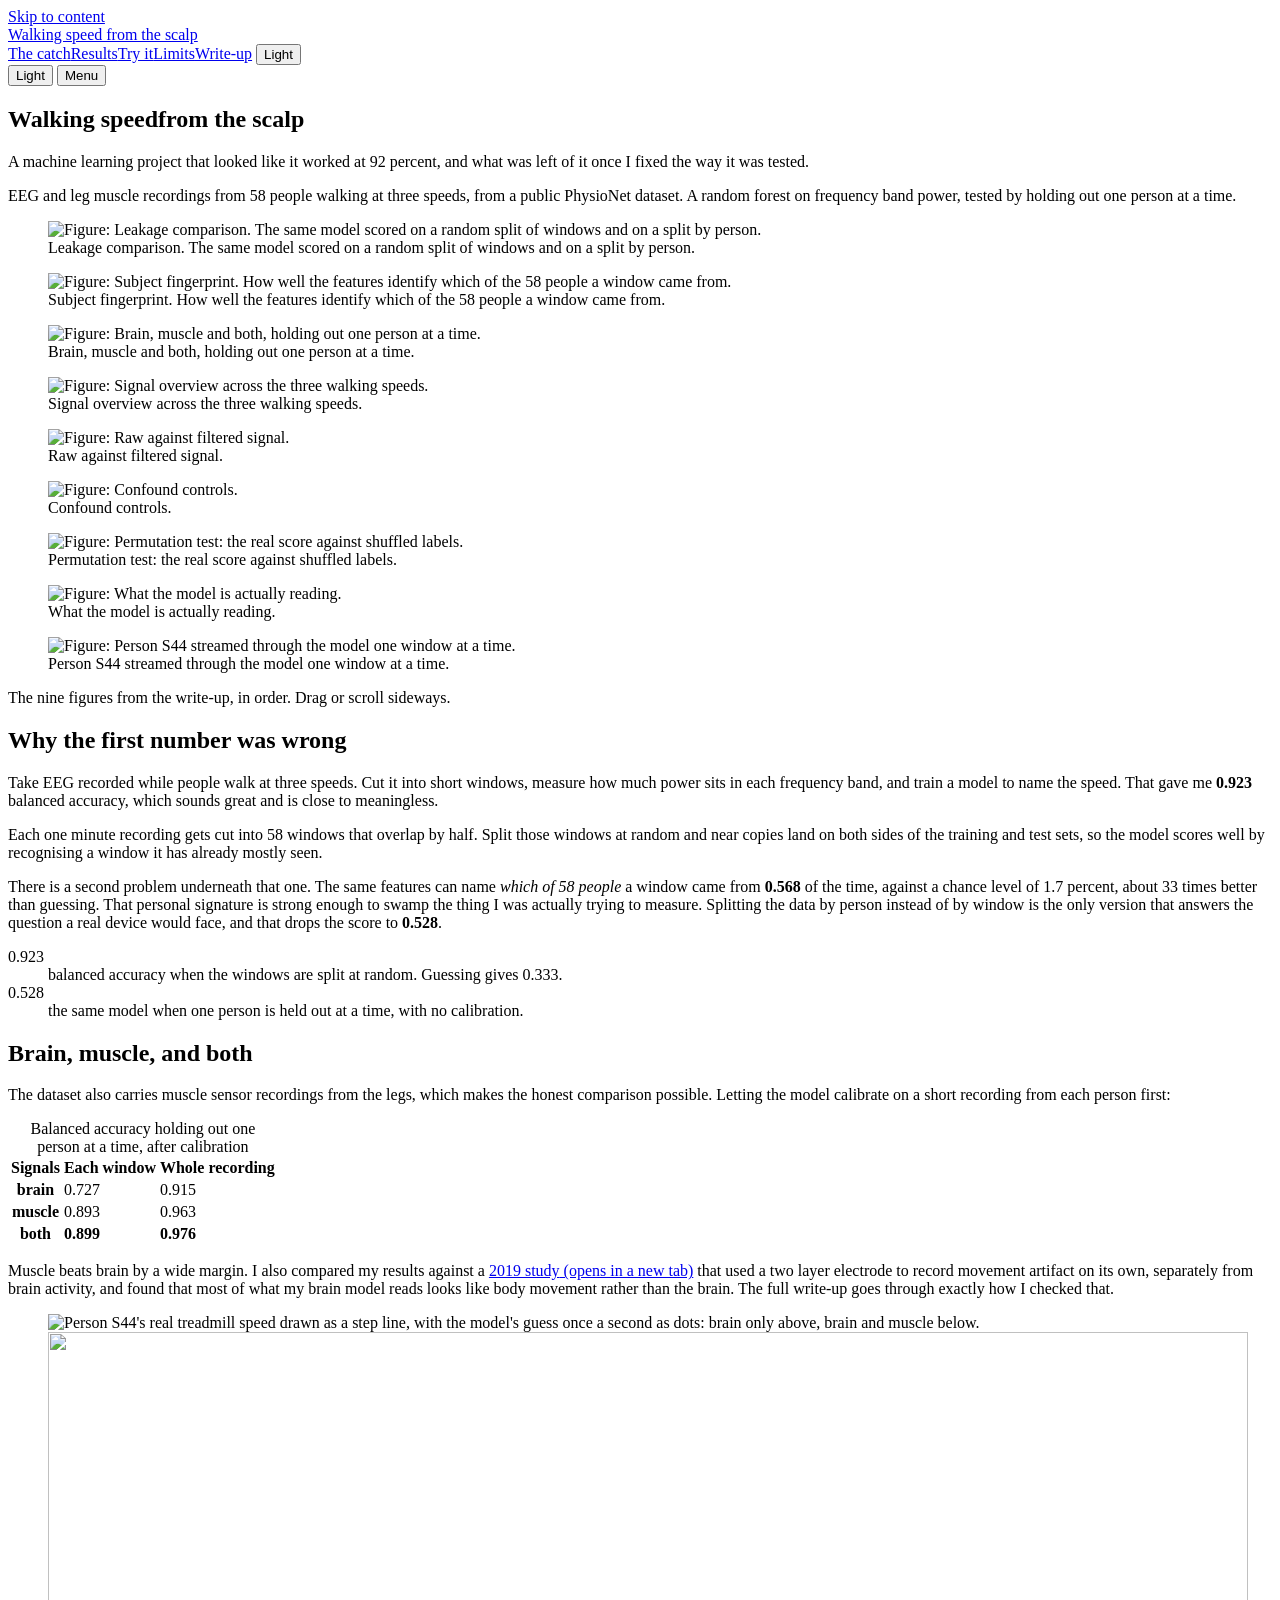
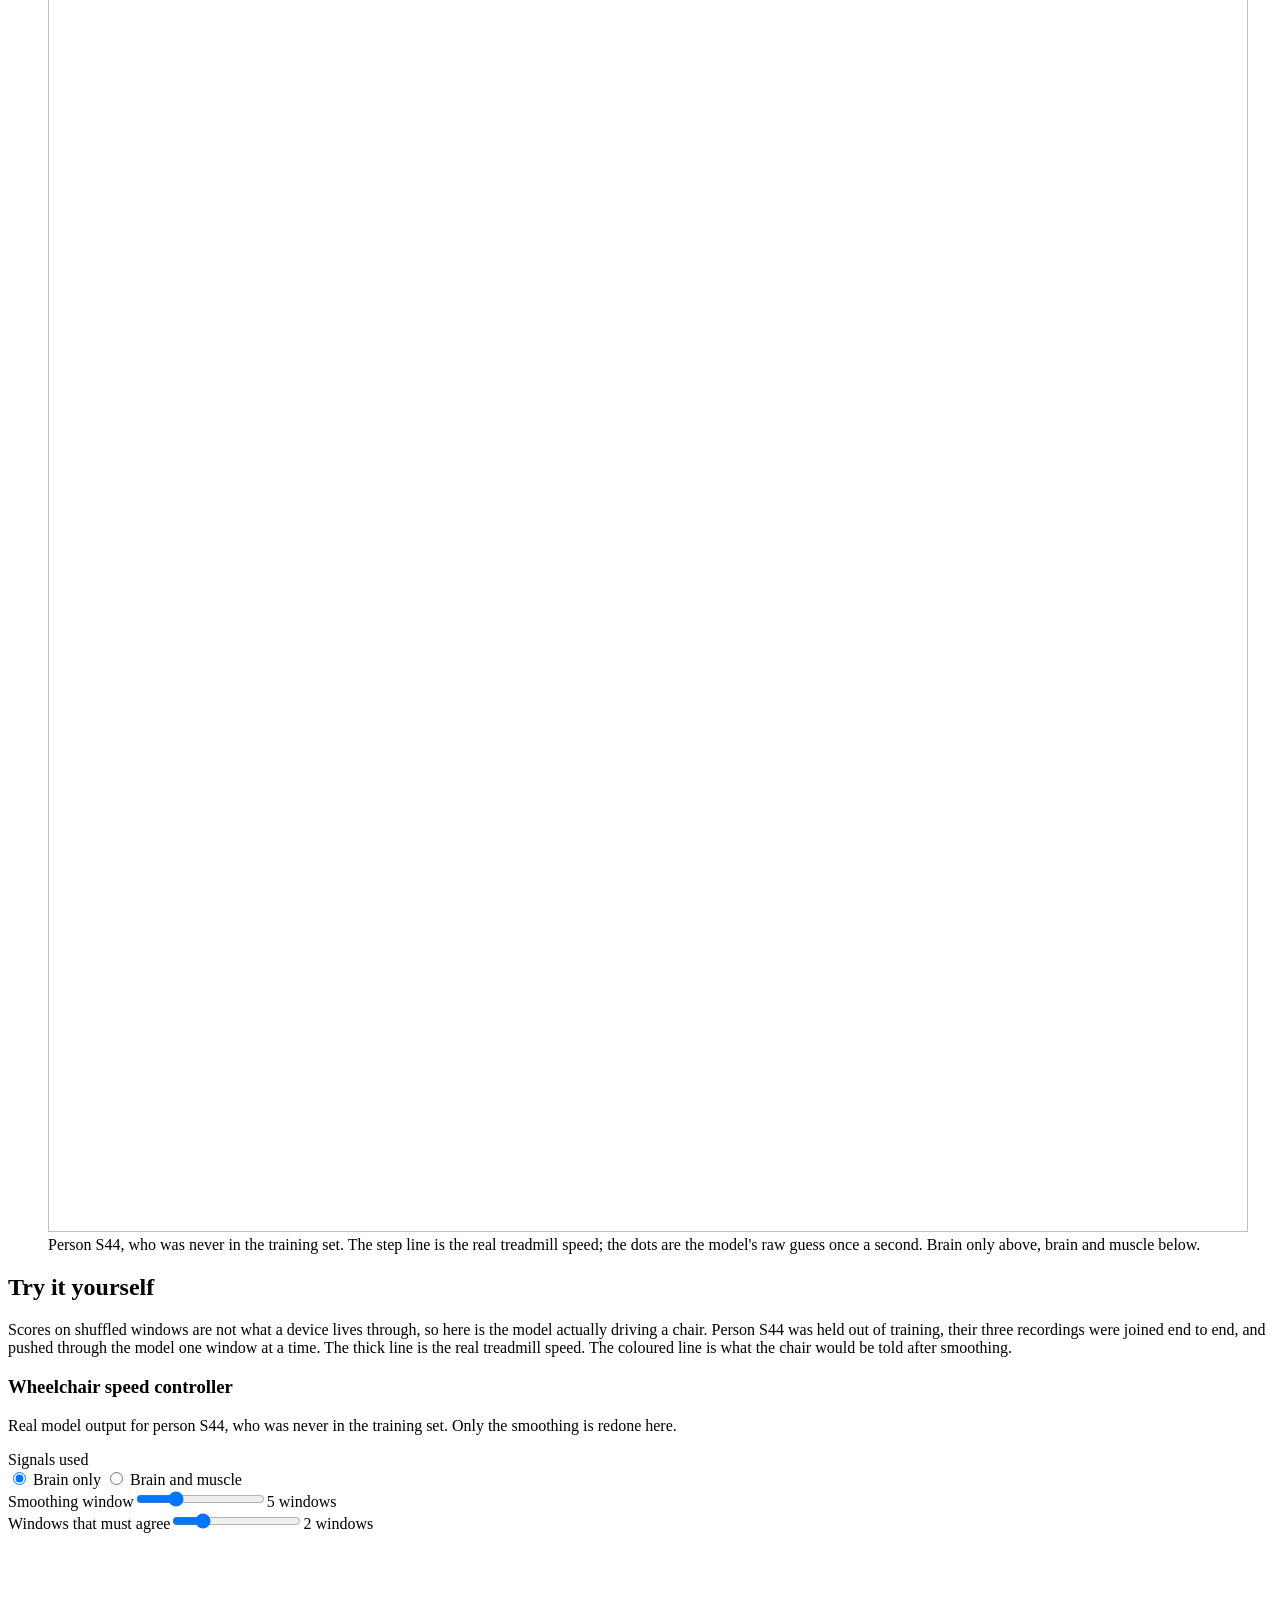
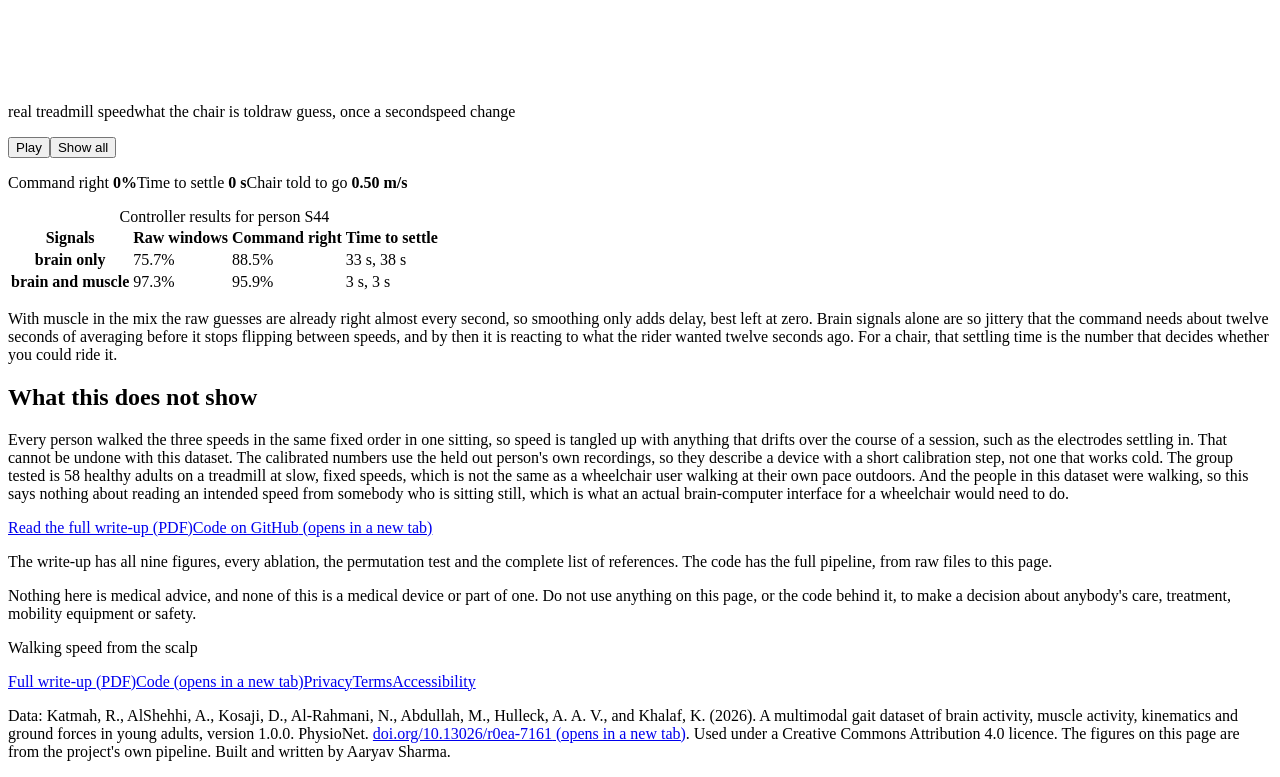
==== commit 78d9a464: "Redesign the site on the shared system Hand-authored site/ on Erode type with stone and charcoal the" ====
--- a/site/index.html
+++ b/site/index.html
@@ -3,963 +3,143 @@
 <head>
 <meta charset="utf-8">
 <meta name="viewport" content="width=device-width, initial-scale=1">
-<title>Reading Walking Speed From the Scalp</title>
-<meta name="description" content="A machine learning project that looked
-like it worked at 92 percent, and what was left of it once the test was
-fixed. Brain and muscle sensor data, a real interactive demo.">
-<link rel="preconnect" href="https://fonts.googleapis.com">
-<link rel="preconnect" href="https://fonts.gstatic.com" crossorigin>
-<link rel="stylesheet" href="https://fonts.googleapis.com/css2?family=Archivo:wght@600;700&family=Source+Serif+4:ital,opsz,wght@0,8..60,400;0,8..60,600;1,8..60,400&family=IBM+Plex+Mono:wght@400;500&display=swap">
-<style>
-:root {
-  --ground:#F3F5F7; --surface:#FFFFFF; --surface-2:#E9EDF1;
-  --ink:#12181F; --ink-2:#4B5563; --ink-3:#5F6975;
-  --rule:#D8DEE4; --rule-strong:#BAC3CB;
-  --accent:#155288; --accent-soft:#E4EEF6;
-  --marker:#A83E1B; --marker-soft:#F8E7DF;
-  --good:#1F6F45;
-  --shadow:0 1px 2px rgba(18,24,31,.05), 0 8px 24px -12px rgba(18,24,31,.18);
-}
-@media (prefers-color-scheme: dark) {
-  :root:not([data-theme="light"]) {
-    --ground:#0B0F13; --surface:#121821; --surface-2:#19212B;
-    --ink:#EDF1F5; --ink-2:#96A3B0; --ink-3:#7E8B99;
-    --rule:#212B35; --rule-strong:#33404C;
-    --accent:#5B9BD5; --accent-soft:#132538;
-    --marker:#E8794F; --marker-soft:#2E1B10;
-    --good:#4ECA8B;
-    --shadow:0 1px 2px rgba(0,0,0,.4), 0 8px 28px -14px rgba(0,0,0,.7);
-  }
-}
-:root[data-theme="dark"] {
-  --ground:#0B0F13; --surface:#121821; --surface-2:#19212B;
-  --ink:#EDF1F5; --ink-2:#96A3B0; --ink-3:#7E8B99;
-  --rule:#212B35; --rule-strong:#33404C;
-  --accent:#5B9BD5; --accent-soft:#132538;
-  --marker:#E8794F; --marker-soft:#2E1B10;
-  --good:#4ECA8B;
-  --shadow:0 1px 2px rgba(0,0,0,.4), 0 8px 28px -14px rgba(0,0,0,.7);
-}
-
-*,*::before,*::after { box-sizing:border-box; }
-body {
-  margin:0; background:var(--ground); color:var(--ink);
-  font-family:"Source Serif 4",Georgia,"Times New Roman",serif;
-  font-size:17px; line-height:1.62;
-  -webkit-font-smoothing:antialiased;
-}
-.shell { max-width:1100px; margin:0 auto; padding:0 24px 96px; }
-.col { max-width:64ch; margin-inline:auto; }
-
-h1,h2,h3,.eyebrow,.readout,th,.tag,.num,.ctl,button,label,input {
-  font-family:Archivo,"Helvetica Neue",Arial,sans-serif;
-}
-h1 { font-size:clamp(2.1rem,5.2vw,3.5rem); line-height:1.04; letter-spacing:-.022em;
-     font-weight:700; margin:0 0 .5em; text-wrap:balance; }
-h2 { font-size:clamp(1.35rem,2.6vw,1.85rem); line-height:1.18; letter-spacing:-.015em;
-     font-weight:700; margin:0 0 .35em; text-wrap:balance; }
-h3 { font-size:1.06rem; letter-spacing:-.008em; font-weight:600; margin:2.2em 0 .3em; }
-h4 { font-size:.95rem; font-weight:600; margin:1.6em 0 .25em;
-     font-family:Archivo,"Helvetica Neue",Arial,sans-serif; }
-p { margin:0 0 1.05em; }
-a { color:var(--accent); text-underline-offset:2px; }
-a:focus-visible,button:focus-visible,input:focus-visible,summary:focus-visible {
-  outline:3px solid var(--accent); outline-offset:2px; border-radius:3px; }
-strong { font-weight:600; }
-
-.skip {
-  position:absolute; left:-9999px; top:0; z-index:99;
-  background:var(--accent); color:#fff; padding:10px 16px; border-radius:0 0 6px 0;
-  font-size:.85rem; text-decoration:none;
-}
-.skip:focus { left:0; }
-
-.eyebrow {
-  font-family:"IBM Plex Mono",ui-monospace,SFMono-Regular,Menlo,monospace;
-  font-size:.7rem; letter-spacing:.14em; text-transform:uppercase;
-  color:var(--ink-3); margin:0 0 .9em; display:flex; align-items:center; gap:.7em;
-}
-.eyebrow::after { content:""; flex:1; height:1px; background:var(--rule); }
-
-.hero { padding:clamp(56px,9vw,104px) 0 0; }
-.deck { font-size:clamp(1.05rem,2vw,1.28rem); color:var(--ink-2); line-height:1.5;
-        max-width:56ch; margin:0 0 1.6em; }
-.byline { font-family:"IBM Plex Mono",ui-monospace,monospace; font-size:.74rem;
-          color:var(--ink-3); letter-spacing:.04em; margin-bottom:2.4em; }
-
-.scope { position:relative; border:1px solid var(--rule); border-radius:10px;
-  background:var(--surface); box-shadow:var(--shadow); overflow:hidden;
-  margin-bottom:2.4em; }
-.scope canvas { display:block; width:100%; height:230px; }
-.scope-labels { position:absolute; inset:0; pointer-events:none;
-  display:flex; flex-direction:column; justify-content:space-around;
-  padding:10px 0 10px 14px; }
-.scope-labels span {
-  font-family:"IBM Plex Mono",ui-monospace,monospace; font-size:.68rem;
-  color:var(--ink-2); letter-spacing:.08em; align-self:flex-start;
-  background:var(--surface); border:1px solid var(--rule);
-  padding:2px 7px; border-radius:4px; }
-.scope-foot { border-top:1px solid var(--rule); padding:9px 14px;
-  background:var(--surface-2);
-  font-family:"IBM Plex Mono",ui-monospace,monospace; font-size:.67rem;
-  color:var(--ink-3); letter-spacing:.05em; }
-
-.readouts { display:grid; grid-template-columns:repeat(auto-fit,minmax(158px,1fr));
-  gap:1px; background:var(--rule); border:1px solid var(--rule);
-  border-radius:10px; overflow:hidden; margin:0 0 1em; }
-.readout { background:var(--surface); padding:16px 18px; }
-.readout .num { display:block; font-size:1.72rem; font-weight:700; letter-spacing:-.02em;
-  font-variant-numeric:tabular-nums; line-height:1.1; }
-.readout .lab { display:block; font-family:"IBM Plex Mono",ui-monospace,monospace;
-  font-size:.66rem; letter-spacing:.09em; text-transform:uppercase;
-  color:var(--ink-3); margin-top:.5em; line-height:1.45; }
-.readout.is-false .num { color:var(--marker); }
-.readout.is-true .num { color:var(--accent); }
-.readout-note { font-family:"IBM Plex Mono",ui-monospace,monospace; font-size:.68rem;
-  color:var(--ink-3); letter-spacing:.03em; margin:0 0 3em; }
-
-.toc { border:1px solid var(--rule); border-radius:10px; background:var(--surface);
-  padding:16px 20px; margin:0 0 1em; }
-.toc h2 { font-size:.7rem; font-family:"IBM Plex Mono",ui-monospace,monospace;
-  letter-spacing:.14em; text-transform:uppercase; color:var(--ink-3);
-  margin:0 0 .7em; font-weight:500; }
-.toc ol { margin:0; padding:0; list-style:none; display:grid;
-  grid-template-columns:repeat(auto-fit,minmax(190px,1fr)); gap:.35em 1.4em; }
-.toc a { font-size:.9rem; text-decoration:none; }
-.toc a:hover { text-decoration:underline; }
-
-section { padding:clamp(44px,6vw,72px) 0 0; }
-
-.callout { border-left:3px solid var(--accent); background:var(--accent-soft);
-  padding:16px 20px; border-radius:0 8px 8px 0; margin:1.6em 0; }
-.callout p:last-child { margin-bottom:0; }
-.callout.warn { border-left-color:var(--marker); background:var(--marker-soft); }
-
-.tbl-scroll { overflow-x:auto; margin:1.5em 0; border:1px solid var(--rule);
-  border-radius:9px; background:var(--surface); }
-table { border-collapse:collapse; width:100%; font-size:.9rem; line-height:1.4; }
-th,td { padding:11px 14px; text-align:left; border-bottom:1px solid var(--rule);
-  white-space:nowrap; vertical-align:top; }
-td.prose { white-space:normal; color:var(--ink-2); }
-th { font-size:.68rem; letter-spacing:.09em; text-transform:uppercase;
-  color:var(--ink-3); font-weight:600; background:var(--surface-2); }
-tbody tr:last-child td { border-bottom:none; }
-td.n { font-family:"IBM Plex Mono",ui-monospace,monospace;
-  font-variant-numeric:tabular-nums; }
-td.hi { color:var(--accent); font-weight:600; }
-td.lo { color:var(--marker); font-weight:600; }
-caption { caption-side:top; text-align:left; padding:10px 14px 0;
-  font-size:.78rem; color:var(--ink-3);
-  font-family:"IBM Plex Mono",ui-monospace,monospace; }
-
-.fig { margin:2.4em 0; }
-.fig-scroll { overflow-x:auto; border:1px solid var(--rule-strong); border-radius:10px;
-  background:#FFFFFF; padding:10px; box-shadow:var(--shadow); }
-.fig img { display:block; width:100%; min-width:640px; max-width:100%; height:auto;
-  border-radius:3px; }
-figcaption { font-family:"IBM Plex Mono",ui-monospace,monospace; font-size:.7rem;
-  line-height:1.6; color:var(--ink-3); margin-top:.85em;
-  letter-spacing:.02em; max-width:72ch; }
-
-.limits { display:flex; flex-direction:column; gap:1px; background:var(--rule);
-  border:1px solid var(--rule); border-radius:10px; overflow:hidden; margin:1.6em 0; }
-.limit { background:var(--surface); padding:18px 20px; }
-.limit h3 { margin:0 0 .3em; font-size:.95rem; }
-.limit p { margin:0; font-size:.94rem; color:var(--ink-2); }
-
-.app { border:1px solid var(--rule-strong); border-radius:12px;
-  background:var(--surface); box-shadow:var(--shadow); overflow:hidden;
-  margin:1.8em 0; }
-.app-head { padding:16px 20px; border-bottom:1px solid var(--rule);
-  background:var(--surface-2); }
-.app-head h3 { margin:0 0 .2em; font-size:1rem; }
-.app-head p { margin:0; font-size:.84rem; color:var(--ink-2); }
-.app-body { padding:18px 20px 20px; }
-.app canvas { display:block; width:100%; height:230px; border-radius:6px;
-  background:var(--ground); border:1px solid var(--rule); }
-.legend { display:flex; flex-wrap:wrap; gap:6px 18px; margin:10px 0 0;
-  font-family:"IBM Plex Mono",ui-monospace,monospace; font-size:.7rem;
-  color:var(--ink-2); }
-.legend span { display:inline-flex; align-items:center; gap:7px; }
-.legend i { display:inline-block; width:16px; height:3px; border-radius:2px;
-  background:currentColor; font-style:normal; }
-.legend .k-real { color:var(--ink-2); }
-.legend .k-real i { height:5px; opacity:.55; }
-.legend .k-cmd { color:var(--accent); }
-.legend .k-raw { color:var(--ink-3); }
-.legend .k-raw i { width:5px; height:5px; border-radius:50%; }
-.legend .k-chg { color:var(--marker); }
-.legend .k-chg i { height:0; border-top:2px dotted currentColor; }
-
-.ctls { display:grid; grid-template-columns:repeat(auto-fit,minmax(210px,1fr));
-  gap:16px 22px; margin:0 0 18px; }
-.ctl { display:flex; flex-direction:column; gap:6px; }
-.ctl > .lbl { font-size:.7rem; letter-spacing:.09em; text-transform:uppercase;
-  color:var(--ink-3); font-family:"IBM Plex Mono",ui-monospace,monospace; }
-.ctl input[type=range] { width:100%; accent-color:var(--accent); height:22px; }
-.ctl .val { font-family:"IBM Plex Mono",ui-monospace,monospace; font-size:.8rem;
-  color:var(--ink-2); font-variant-numeric:tabular-nums; }
-.radios { display:flex; gap:8px; flex-wrap:wrap; }
-.radios label { display:inline-flex; align-items:center; gap:6px; font-size:.85rem;
-  border:1px solid var(--rule-strong); border-radius:6px; padding:6px 11px;
-  cursor:pointer; background:var(--ground); }
-.radios input { accent-color:var(--accent); margin:0; }
-.radios label:has(input:checked) { border-color:var(--accent);
-  background:var(--accent-soft); color:var(--accent); font-weight:600; }
-
-.app-actions { display:flex; gap:10px; align-items:center; flex-wrap:wrap;
-  margin:14px 0 0; }
-button.play { font-size:.85rem; font-weight:600; padding:9px 18px; cursor:pointer;
-  border-radius:7px; border:1px solid var(--accent); background:var(--accent);
-  color:#fff; }
-button.play:hover { filter:brightness(1.08); }
-button.reset { font-size:.85rem; font-weight:600; padding:9px 16px; cursor:pointer;
-  border-radius:7px; border:1px solid var(--rule-strong); background:var(--ground);
-  color:var(--ink); }
-.stats { display:grid; grid-template-columns:repeat(auto-fit,minmax(140px,1fr));
-  gap:1px; background:var(--rule); border:1px solid var(--rule);
-  border-radius:9px; overflow:hidden; margin:16px 0 0; }
-.stat { background:var(--ground); padding:12px 14px; }
-.stat b { display:block; font-family:"IBM Plex Mono",ui-monospace,monospace;
-  font-size:1.15rem; font-variant-numeric:tabular-nums; color:var(--accent);
-  font-weight:600; }
-.stat span { display:block; font-size:.66rem; letter-spacing:.08em;
-  text-transform:uppercase; color:var(--ink-3); margin-top:3px;
-  font-family:"IBM Plex Mono",ui-monospace,monospace; }
-.sr-only { position:absolute; width:1px; height:1px; padding:0; margin:-1px;
-  overflow:hidden; clip:rect(0,0,0,0); white-space:nowrap; border:0; }
-
-.legal { border-top:1px solid var(--rule); margin-top:clamp(48px,7vw,80px);
-  padding-top:12px; }
-.legal details { border-bottom:1px solid var(--rule); }
-.legal summary { cursor:pointer; padding:15px 2px; font-weight:600; font-size:.95rem;
-  font-family:Archivo,"Helvetica Neue",Arial,sans-serif; list-style:none;
-  display:flex; align-items:center; justify-content:space-between; gap:12px; }
-.legal summary::-webkit-details-marker { display:none; }
-.legal summary::after { content:"+"; font-family:"IBM Plex Mono",monospace;
-  color:var(--ink-3); font-size:1.1rem; }
-.legal details[open] summary::after { content:"\2212"; }
-.legal .body { padding:0 2px 20px; font-size:.92rem; color:var(--ink-2);
-  max-width:70ch; }
-.legal .body p { margin:0 0 .85em; }
-.legal .body h3 { color:var(--ink); margin:1.3em 0 .3em;
-  font-size:.95rem; }
-.legal .body ul { margin:0 0 .9em; padding-left:1.2em; }
-.legal .body li { margin-bottom:.3em; }
-
-.notice { border:1px solid var(--rule-strong); background:var(--surface-2);
-  border-radius:9px; padding:12px 16px; margin:0 0 2.2em; font-size:.85rem;
-  color:var(--ink-2); display:flex; gap:14px; align-items:flex-start;
-  justify-content:space-between; }
-.notice p { margin:0; }
-.notice button { flex:none; font-size:.75rem; padding:5px 11px; cursor:pointer;
-  border-radius:6px; border:1px solid var(--rule-strong); background:var(--surface);
-  color:var(--ink); font-weight:600; }
-
-.refs { font-size:.88rem; color:var(--ink-2); padding-left:1.3em; }
-.refs li { margin-bottom:.7em; }
-.refs a { word-break:break-word; }
-
-footer { margin-top:40px; padding-top:24px; border-top:1px solid var(--rule);
-  color:var(--ink-3); font-size:.86rem; }
-footer code { font-family:"IBM Plex Mono",ui-monospace,monospace; font-size:.85em; }
-.tag { display:inline-block; font-family:"IBM Plex Mono",ui-monospace,monospace;
-  font-size:.66rem; letter-spacing:.08em; text-transform:uppercase;
-  padding:3px 8px; border:1px solid var(--rule-strong); border-radius:4px;
-  color:var(--ink-2); margin-right:.4em; }
-
-@media (max-width:640px){
-  body { font-size:16px; }
-  .scope canvas { height:180px; }
-  th,td { padding:9px 11px; }
-  .notice { flex-direction:column; }
-}
-@media (prefers-reduced-motion:reduce){
-  *{animation:none!important;transition:none!important;scroll-behavior:auto!important;}
-}
-</style>
-<style>
-.links { display:flex; flex-wrap:wrap; gap:12px; margin:1.6em 0 0; }
-.links a { display:inline-flex; align-items:center; gap:8px; font-size:.92rem;
-  font-weight:600; padding:10px 18px; border-radius:8px; text-decoration:none;
-  font-family:Archivo,"Helvetica Neue",Arial,sans-serif; }
-.links a.primary { background:var(--accent); color:#fff; }
-.links a.primary:hover { filter:brightness(1.08); }
-.links a.secondary { border:1px solid var(--rule-strong); color:var(--ink);
-  background:var(--surface); }
-.links a.secondary:hover { border-color:var(--accent); color:var(--accent); }
-</style>
+<meta name="color-scheme" content="light dark">
+<meta name="theme-color" content="#f4f3ef">
+<link rel="icon" href="/favicon.svg" type="image/svg+xml">
+<script src="/assets/theme-head.js"></script>
+<link rel="preload" href="/assets/fonts/Erode-Regular.woff2" as="font" type="font/woff2" crossorigin>
+<link rel="stylesheet" href="/assets/fonts.css">
+<link rel="stylesheet" href="/assets/tokens.css">
+<link rel="stylesheet" href="/assets/base.css">
+<link rel="stylesheet" href="/assets/site.css">
+<title>Walking speed from the scalp</title>
+<meta name="description" content="A machine learning project that looked like it worked at 92 percent, and what was left of it once the test was fixed. EEG and muscle recordings from 58 people, and a wheelchair speed controller you can run.">
+<link rel="canonical" href="https://eeg-gait-speed.vercel.app/">
+<meta property="og:title" content="Walking speed from the scalp"><meta property="og:description" content="92 percent on a random split, 53 percent on a new person. The honest version of a brain-reading project, with a live demo."><meta property="og:type" content="website">
 </head>
-<body>
-
-<a class="skip" href="#main">Skip to the main text</a>
-
-<div class="shell">
-
-<header class="hero">
-  <div class="col">
-    <p class="eyebrow">EEG and EMG, 58 people, 174 recordings</p>
-    <h1>Reading walking speed from the scalp</h1>
-    <p class="deck">A machine learning project that looked like it worked at
-    92 percent, and what was left of it once I fixed the way it was tested.</p>
-    <p class="byline">Public gait dataset from PhysioNet. Random forest on
-    frequency band power. Tested by holding out one person at a time.</p>
-  </div>
-
-  <div class="scope">
-    <canvas id="scope" aria-hidden="true"></canvas>
-    <div class="scope-labels" aria-hidden="true">
-      <span>0.50 m/s, 0.68 Hz</span><span>0.75 m/s, 0.81 Hz</span>
-      <span>1.00 m/s, 0.91 Hz</span>
-    </div>
-    <div class="scope-foot">Step rhythm and overall power both go up with
-      walking speed. Those are the two things a model can grab onto.</div>
-  </div>
-
-  <div class="col">
-    <div class="readouts">
-      <div class="readout is-false">
-        <span class="num">0.923</span>
-        <span class="lab">split at random<br>means very little</span>
-      </div>
-      <div class="readout is-true">
-        <span class="num">0.528</span>
-        <span class="lab">split by person<br>no calibration</span>
-      </div>
-      <div class="readout is-true">
-        <span class="num">0.727</span>
-        <span class="lab">brain, calibrated<br>each window</span>
-      </div>
-      <div class="readout is-true">
-        <span class="num">0.915</span>
-        <span class="lab">brain, calibrated<br>whole recording</span>
-      </div>
-    </div>
-    <p class="readout-note">Balanced accuracy across three speeds. Guessing
-    gives 0.333.</p>
-    <div class="links">
-      <a class="primary" href="https://claude.ai/code/artifact/1f300dea-4ad8-4849-b8d5-0ad01f862670">Read the full write-up</a>
-      <a class="secondary" href="https://github.com/aaryavvatts-lab/eeg-gait-speed">View the code on GitHub</a>
-    </div>
+<body class="page">
+<a class="skip" href="#main">Skip to content</a>
+<header class="wrap bar">
+  <a class="bar__mark" href="/">Walking speed from the scalp</a>
+  <nav class="bar__links" aria-label="Site">
+    <a href="/#premise">The catch</a><a href="/#results">Results</a><a href="/#try">Try it</a><a href="/#limits">Limits</a><a href="/write-up.pdf">Write-up</a>
+    <button class="theme" type="button" data-theme-toggle aria-pressed="false">Light</button>
+  </nav>
+  <div class="bar__phone">
+    <button class="theme" type="button" data-theme-toggle aria-pressed="false">Light</button>
+    <button class="bar__menu textbtn" type="button" data-menu-toggle aria-expanded="false" aria-controls="menu">Menu</button>
   </div>
 </header>
+<nav id="menu" class="sheet" hidden aria-label="Menu">
+  <div class="bar"><span class="bar__mark">Walking speed from the scalp</span><button class="textbtn" type="button" data-menu-close>Close</button></div>
+  <div class="sheet__links"><a href="/#premise" style="--i:0">The catch</a><a href="/#results" style="--i:1">Results</a><a href="/#try" style="--i:2">Try it</a><a href="/#limits" style="--i:3">Limits</a><a href="/write-up.pdf" style="--i:4">Write-up (PDF)</a><a href="/legal" style="--i:5">Privacy and terms</a></div>
+  <p class="muted">A student project. Not medical advice and not a medical device.</p>
+</nav>
+<main id="main" class="wrap">
+  <section class="hero" aria-labelledby="h-title">
+    <h1 id="h-title" class="display lines"><span class="line"><span data-line style="--i:0">Walking speed</span></span><span class="line"><span data-line style="--i:1">from the scalp</span></span></h1>
+    <div class="hero__side">
+      <p class="lead" data-rise style="--i:2">A machine learning project that looked like it worked at 92 percent, and what was left of it once I fixed the way it was tested.</p>
+      <p class="facts" data-rise style="--i:3">EEG and leg muscle recordings from 58 people walking at three speeds, from a public PhysioNet dataset. A random forest on frequency band power, tested by holding out one person at a time.</p>
+    </div>
+  </section>
 
-<main id="main">
+  <section aria-label="The nine figures from the write-up" data-reveal="fade">
+    <div class="run" tabindex="0" aria-label="The nine figures from the write-up, scroll sideways">
+      <figure data-reveal style="--i:0"><img src="/assets/figures/01_leakage_comparison.png" alt="Figure: Leakage comparison. The same model scored on a random split of windows and on a split by person." width="1400" height="800" loading="lazy"><figcaption class="small muted">Leakage comparison. The same model scored on a random split of windows and on a split by person.</figcaption></figure>
+      <figure data-reveal style="--i:1"><img src="/assets/figures/02_subject_fingerprint.png" alt="Figure: Subject fingerprint. How well the features identify which of the 58 people a window came from." width="1400" height="800" loading="lazy"><figcaption class="small muted">Subject fingerprint. How well the features identify which of the 58 people a window came from.</figcaption></figure>
+      <figure data-reveal style="--i:2"><img src="/assets/figures/03_modality_comparison.png" alt="Figure: Brain, muscle and both, holding out one person at a time." width="1400" height="800" loading="lazy"><figcaption class="small muted">Brain, muscle and both, holding out one person at a time.</figcaption></figure>
+      <figure data-reveal style="--i:3"><img src="/assets/figures/04_signal_overview.png" alt="Figure: Signal overview across the three walking speeds." width="1400" height="800" loading="lazy"><figcaption class="small muted">Signal overview across the three walking speeds.</figcaption></figure>
+      <figure data-reveal style="--i:4"><img src="/assets/figures/05_raw_vs_filtered.png" alt="Figure: Raw against filtered signal." width="1400" height="800" loading="lazy"><figcaption class="small muted">Raw against filtered signal.</figcaption></figure>
+      <figure data-reveal style="--i:5"><img src="/assets/figures/06_confound_controls.png" alt="Figure: Confound controls." width="1400" height="800" loading="lazy"><figcaption class="small muted">Confound controls.</figcaption></figure>
+      <figure data-reveal style="--i:6"><img src="/assets/figures/07_permutation_null.png" alt="Figure: Permutation test: the real score against shuffled labels." width="1400" height="800" loading="lazy"><figcaption class="small muted">Permutation test: the real score against shuffled labels.</figcaption></figure>
+      <figure data-reveal style="--i:7"><img src="/assets/figures/08_interpretation.png" alt="Figure: What the model is actually reading." width="1400" height="800" loading="lazy"><figcaption class="small muted">What the model is actually reading.</figcaption></figure>
+      <figure data-reveal style="--i:8"><img src="/assets/figures/09_realtime_demo.png" alt="Figure: Person S44 streamed through the model one window at a time." width="1400" height="800" loading="lazy"><figcaption class="small muted">Person S44 streamed through the model one window at a time.</figcaption></figure>
+    </div>
+    <p class="run-hint small muted">The nine figures from the write-up, in order. Drag or scroll sideways.</p>
+  </section>
 
-<section id="premise" aria-labelledby="premise-h">
-  <div class="col">
-    <p class="eyebrow">the idea, and the catch</p>
-    <h2 id="premise-h">Why the first number was wrong</h2>
-    <p>Take EEG recorded while people walk at three speeds. Cut it into short
-    windows, measure how much power sits in each frequency band, and train a
-    model to name the speed. That gave me <strong>0.923</strong>
-    balanced accuracy, which sounds great and is close to meaningless.</p>
-    <p>Each one minute recording gets cut into 58 windows that overlap by
-    half. Split those windows at random and near copies land on both sides of
-    the training and test sets, so the model scores well by recognising a
-    window it has already mostly seen.</p>
-    <p>There is a second problem underneath that one. The same features can
-    name <em>which of 58 people</em> a window came from
-    <strong>0.568</strong> of the time, against
-    a chance level of 1.7 percent, about 33 times better than
-    guessing. That personal signature is strong enough to swamp the thing I
-    was actually trying to measure. Splitting the data by person instead of
-    by window is the only version that answers the question a real device
-    would face, and that drops the score to
-    <strong>0.528</strong>.</p>
-  </div>
-</section>
+  <section class="section read" id="premise" aria-labelledby="h-premise">
+    <h2 id="h-premise" class="head" data-reveal>Why the first number was wrong</h2>
+    <p data-reveal style="--i:1">Take EEG recorded while people walk at three speeds. Cut it into short windows, measure how much power sits in each frequency band, and train a model to name the speed. That gave me <strong>0.923</strong> balanced accuracy, which sounds great and is close to meaningless.</p>
+    <p data-reveal style="--i:2">Each one minute recording gets cut into 58 windows that overlap by half. Split those windows at random and near copies land on both sides of the training and test sets, so the model scores well by recognising a window it has already mostly seen.</p>
+    <p data-reveal style="--i:3">There is a second problem underneath that one. The same features can name <em>which of 58 people</em> a window came from <strong>0.568</strong> of the time, against a chance level of 1.7 percent, about 33 times better than guessing. That personal signature is strong enough to swamp the thing I was actually trying to measure. Splitting the data by person instead of by window is the only version that answers the question a real device would face, and that drops the score to <strong>0.528</strong>.</p>
+    <dl class="figlines" data-reveal>
+      <div><dt class="bad">0.923</dt><dd>balanced accuracy when the windows are split at random. Guessing gives 0.333.</dd></div>
+      <div><dt class="good">0.528</dt><dd>the same model when one person is held out at a time, with no calibration.</dd></div>
+    </dl>
+  </section>
 
-<section id="results" aria-labelledby="results-h">
-  <div class="col">
-    <p class="eyebrow">holding out one person at a time</p>
-    <h2 id="results-h">Brain, muscle, and both</h2>
-    <p>The dataset also carries muscle sensor recordings from the legs, which
-    makes the honest comparison possible. Letting the model calibrate on a
-    short recording from each person first:</p>
-    <div class="tbl-scroll"><table>
-      <thead><tr><th scope="col">signals</th><th scope="col">each window</th>
-      <th scope="col">whole recording</th></tr></thead>
-      <tbody>
-        <tr><td>brain</td><td class="n">0.727</td>
-            <td class="n">0.915</td></tr>
-        <tr><td>muscle</td><td class="n">0.893</td>
-            <td class="n">0.963</td></tr>
-        <tr><td>both</td>
-            <td class="n hi">0.899</td>
-            <td class="n hi">0.976</td></tr>
-      </tbody>
-    </table></div>
-    <p>Muscle beats brain by a wide margin. I also compared my results
-    against a <a href="https://doi.org/10.1109/tbme.2019.2921766">2019
-    study</a> that used a two layer electrode to record movement artifact on
-    its own, separately from brain activity, and found that most of what my
-    brain model reads looks like body movement rather than the brain. The
-    full write-up goes through exactly how I checked that.</p>
-  </div>
-</section>
+  <section class="section twin" id="results" aria-labelledby="h-results">
+    <div class="twin__a">
+      <h2 id="h-results" class="head" data-reveal>Brain, muscle, and both</h2>
+      <p data-reveal style="--i:1">The dataset also carries muscle sensor recordings from the legs, which makes the honest comparison possible. Letting the model calibrate on a short recording from each person first:</p>
+      <div class="table-scroll" data-reveal style="--i:2"><table class="results">
+        <caption class="sr-only">Balanced accuracy holding out one person at a time, after calibration</caption>
+        <thead><tr><th scope="col">Signals</th><th scope="col">Each window</th><th scope="col">Whole recording</th></tr></thead>
+        <tbody>
+          <tr><th scope="row">brain</th><td class="nums">0.727</td><td class="nums">0.915</td></tr>
+          <tr><th scope="row">muscle</th><td class="nums">0.893</td><td class="nums">0.963</td></tr>
+          <tr><th scope="row">both</th><td class="nums"><strong>0.899</strong></td><td class="nums"><strong>0.976</strong></td></tr>
+        </tbody>
+      </table></div>
+      <p data-reveal style="--i:3">Muscle beats brain by a wide margin. I also compared my results against a <a class="link" href="https://doi.org/10.1109/tbme.2019.2921766" target="_blank" rel="noopener">2019 study<span class="sr-only"> (opens in a new tab)</span></a> that used a two layer electrode to record movement artifact on its own, separately from brain activity, and found that most of what my brain model reads looks like body movement rather than the brain. The full write-up goes through exactly how I checked that.</p>
+    </div>
+    <figure class="twin__b" data-reveal="scale">
+      <div class="s44">
+        <img class="only-light" src="/assets/img/s44-light.png" alt="Person S44's real treadmill speed drawn as a step line, with the model's guess once a second as dots: brain only above, brain and muscle below." width="1200" height="1500" loading="lazy">
+        <img class="only-dark" src="/assets/img/s44-dark.png" alt="" width="1200" height="1500" loading="lazy">
+      </div>
+      <figcaption class="s44-cap small muted">Person S44, who was never in the training set. The step line is the real treadmill speed; the dots are the model's raw guess once a second. Brain only above, brain and muscle below.</figcaption>
+    </figure>
+  </section>
 
-<section id="try" aria-labelledby="try-h">
-  <div class="col">
-    <p class="eyebrow">interactive, runs in your browser</p>
-    <h2 id="try-h">Try it yourself</h2>
-    <p>Scores on shuffled windows are not what a device lives through, so here
-    is the model actually driving a chair. Person S44
-    was held out of training, their three recordings were joined end to end,
-    and pushed through the model one window at a time. The dark line is the
-    real treadmill speed. The blue line is what the chair would be told after
-    smoothing.</p>
-
-    <div class="app" id="sim">
-      <div class="app-head">
-        <h3>Wheelchair speed controller</h3>
-        <p>Real model output for person S44, who was
-        never in the training set. Only the smoothing is redone here.</p>
-      </div>
-      <div class="app-body">
-        <div class="ctls">
-          <div class="ctl">
-            <span class="lbl" id="armLabel">Signals used</span>
-            <div class="radios" role="radiogroup" aria-labelledby="armLabel">
-              <label><input type="radio" name="arm" value="EEG" checked>
-                Brain only</label>
-              <label><input type="radio" name="arm" value="EEG+EMG">
-                Brain and muscle</label>
-            </div>
-          </div>
-          <div class="ctl">
-            <label class="lbl" for="smooth">Smoothing window</label>
-            <input type="range" id="smooth" min="1" max="15" step="1" value="5">
-            <span class="val" id="smoothVal">5 windows</span>
-          </div>
-          <div class="ctl">
-            <label class="lbl" for="hold">Windows that must agree</label>
-            <input type="range" id="hold" min="1" max="6" step="1" value="2">
-            <span class="val" id="holdVal">2 windows</span>
+  <section class="section read" id="try" aria-labelledby="h-try">
+    <h2 id="h-try" class="head" data-reveal>Try it yourself</h2>
+    <p data-reveal style="--i:1">Scores on shuffled windows are not what a device lives through, so here is the model actually driving a chair. Person S44 was held out of training, their three recordings were joined end to end, and pushed through the model one window at a time. The thick line is the real treadmill speed. The coloured line is what the chair would be told after smoothing.</p>
+    <div class="sim" id="sim" data-ui data-reveal="fade">
+      <h3>Wheelchair speed controller</h3>
+      <p class="muted">Real model output for person S44, who was never in the training set. Only the smoothing is redone here.</p>
+      <div class="ctls">
+        <div class="ctl">
+          <span class="lbl" id="armLabel">Signals used</span>
+          <div class="radios" role="radiogroup" aria-labelledby="armLabel">
+            <label><input type="radio" name="arm" value="EEG" checked> Brain only</label>
+            <label><input type="radio" name="arm" value="EEG+EMG"> Brain and muscle</label>
           </div>
         </div>
+        <div class="ctl"><label for="smooth">Smoothing window</label><input type="range" id="smooth" min="1" max="15" step="1" value="5" aria-describedby="smoothVal"><span class="val" id="smoothVal">5 windows</span></div>
+        <div class="ctl"><label for="hold">Windows that must agree</label><input type="range" id="hold" min="1" max="6" step="1" value="2" aria-describedby="holdVal"><span class="val" id="holdVal">2 windows</span></div>
+      </div>
+      <canvas id="simCanvas" role="img" aria-label="The real treadmill speed, the model's raw guesses and the smoothed chair command over 148 seconds. A written summary follows."></canvas>
+      <p class="legend" aria-hidden="true"><span class="k-real"><i></i>real treadmill speed</span><span class="k-cmd"><i></i>what the chair is told</span><span class="k-raw"><i></i>raw guess, once a second</span><span class="k-chg"><i></i>speed change</span></p>
+      <p id="simSummary" role="status" aria-live="polite" class="small muted"></p>
+      <div class="sim__actions"><button type="button" class="button" id="play" aria-pressed="false">Play</button><button type="button" class="button button--quiet" id="reset">Show all</button></div>
+      <p class="readout"><span>Command right <b id="statAcc">0%</b></span><span>Time to settle <b id="statLat">0 s</b></span><span>Chair told to go <b id="statNow">0.50 m/s</b></span></p>
+    </div>
+    <div class="table-scroll" data-reveal><table class="results">
+      <caption class="sr-only">Controller results for person S44</caption>
+      <thead><tr><th scope="col">Signals</th><th scope="col">Raw windows</th><th scope="col">Command right</th><th scope="col">Time to settle</th></tr></thead>
+      <tbody><tr><th scope="row">brain only</th><td class="nums">75.7%</td><td class="nums">88.5%</td><td class="nums">33 s, 38 s</td></tr><tr><th scope="row">brain and muscle</th><td class="nums">97.3%</td><td class="nums">95.9%</td><td class="nums">3 s, 3 s</td></tr></tbody>
+    </table></div>
+    <p data-reveal>With muscle in the mix the raw guesses are already right almost every second, so smoothing only adds delay, best left at zero. Brain signals alone are so jittery that the command needs about twelve seconds of averaging before it stops flipping between speeds, and by then it is reacting to what the rider wanted twelve seconds ago. For a chair, that settling time is the number that decides whether you could ride it.</p>
+  </section>
 
-        <canvas id="simCanvas" aria-hidden="true"></canvas>
-
-        <p class="legend" aria-hidden="true">
-          <span class="k-real"><i></i>real treadmill speed</span>
-          <span class="k-cmd"><i></i>what the chair is told</span>
-          <span class="k-raw"><i></i>raw guess, once a second</span>
-          <span class="k-chg"><i></i>speed change</span>
-        </p>
-
-        <p class="sr-only" id="simSummary" role="status" aria-live="polite"></p>
-
-        <div class="app-actions">
-          <button type="button" class="play" id="play" aria-pressed="false">Play</button>
-          <button type="button" class="reset" id="reset">Show all</button>
-        </div>
-
-        <div class="stats">
-          <div class="stat"><b id="statAcc">0%</b>
-            <span>command right</span></div>
-          <div class="stat"><b id="statLat">0 s</b>
-            <span>time to settle</span></div>
-          <div class="stat"><b id="statNow">0.50 m/s</b>
-            <span>chair told to go</span></div>
-        </div>
-      </div>
-    </div>
-
-    <div class="tbl-scroll"><table>
-      <thead><tr><th scope="col">signals</th><th scope="col">raw windows</th>
-      <th scope="col">command right</th><th scope="col">time to settle</th></tr></thead>
-      <tbody><tr><td>brain only</td><td class='n'>75.7%</td><td class='n'>88.5%</td><td class='n lo'>33 s, 38 s</td></tr><tr><td>brain and muscle</td><td class='n'>97.3%</td><td class='n'>95.9%</td><td class='n hi'>3 s, 3 s</td></tr></tbody>
-    </table></div>
-    <p>With muscle in the mix the raw guesses are already right almost every
-    second, so smoothing only adds delay, best left at zero. Brain signals
-    alone are so jittery that the command needs about twelve seconds of
-    averaging before it stops flipping between speeds, and by then it is
-    reacting to what the rider wanted twelve seconds ago. For a chair, that
-    settling time is the number that decides whether you could ride it.</p>
-  </div>
-</section>
-
-<section id="limits" aria-labelledby="limits-h">
-  <div class="col">
-    <p class="eyebrow">honest limits</p>
-    <h2 id="limits-h">What this does not show</h2>
-    <p>Every person walked the three speeds in the same fixed order in one
-    sitting, so speed is tangled up with anything that drifts over the course
-    of a session, such as the electrodes settling in. That cannot be undone
-    with this dataset. The calibrated numbers use the held out person's own
-    recordings, so they describe a device with a short calibration step, not
-    one that works cold. The group tested is 58 healthy adults on a treadmill
-    at slow, fixed speeds, which is not the same as a wheelchair user walking
-    at their own pace outdoors. And the people in this dataset were walking,
-    so this says nothing about reading an intended speed from somebody who is
-    sitting still, which is what an actual brain-computer interface for a
-    wheelchair would need to do.</p>
-    <div class="links">
-      <a class="primary" href="https://claude.ai/code/artifact/1f300dea-4ad8-4849-b8d5-0ad01f862670">Read the full write-up</a>
-      <a class="secondary" href="https://github.com/aaryavvatts-lab/eeg-gait-speed">View the code on GitHub</a>
-    </div>
-  </div>
-</section>
-
-<section class="legal" id="notes" aria-labelledby="notes-h">
-  <div class="col">
-    <p class="eyebrow">the small print</p>
-    <h2 id="notes-h">Notes, privacy and terms</h2>
-
-    <details id="privacy">
-      <summary>Privacy</summary>
-      <div class="body">
-        <p>This is a single static page with no accounts, no forms, no
-        comments and no analytics.</p>
-        <h3>What the page collects</h3>
-        <p>Nothing. There is no tracking code and no advertising on it. It
-        does not ask you for anything.</p>
-        <h3>The one outside request this page makes</h3>
-        <p>The page loads its typefaces from Google Fonts
-        (fonts.googleapis.com and fonts.gstatic.com). That is the only request
-        this page sends to anyone else's server. Google Fonts does not set
-        cookies for this kind of request, but it can see ordinary request
-        information such as your IP address when your browser fetches the
-        font files, the same as any font or image loaded from a website. See
-        <a href="https://policies.google.com/privacy">Google's privacy
-        policy</a> for what they do with that.</p>
-        <h3>What the host can see</h3>
-        <p>Whoever hosts this page, currently Vercel, can keep ordinary server
-        records such as the address your request came from, the same as any
-        website host. That sits outside this page and is covered by the
-        host's own privacy policy.</p>
-        <h3>About the people in the data</h3>
-        <p>The recordings come from a public dataset that its authors
-        anonymised before release, under an approved ethics protocol at their
-        university. It holds no names or contact details, and nothing on this
-        page can be traced back to an individual who took part.</p>
-      </div>
-    </details>
-
-    <details id="cookies">
-      <summary>Cookies and storage</summary>
-      <div class="body">
-        <p>This page sets no cookies of its own and writes nothing to local
-        storage or session storage.</p>
-        <p>The interactive controller above runs entirely in your browser
-        using data that is already inside the page. It sends nothing out and
-        saves nothing.</p>
-        <p>Loading the fonts from Google, described in the privacy section
-        above, does not involve cookies for this kind of request. If the
-        service hosting this page sets its own cookies, those are covered by
-        that service's policy rather than this one.</p>
-      </div>
-    </details>
-
-    <details id="terms">
-      <summary>Terms of use</summary>
-      <div class="body">
-        <p>This is a student project written to learn and to be looked at. It
-        is offered as is, with no warranty of any kind, and no promise that
-        anything on it is correct or fit for any purpose.</p>
-        <h3>Not medical or clinical advice</h3>
-        <p>Nothing here is medical advice, and none of this is a medical
-        device or part of one. Do not use anything on this page, or the code
-        behind it, to make a decision about anybody's care, treatment,
-        mobility equipment or safety. The wheelchair framing is a way of
-        explaining the problem. The model shown here is nowhere near fit to
-        steer a real chair, and the page says why.</p>
-        <h3>Limits</h3>
-        <p>To the fullest extent the law allows, the author is not liable for
-        any loss or damage arising from use of this page or the code behind
-        it.</p>
-        <h3>The data</h3>
-        <p>The recordings belong to Katmah and colleagues and are published on
-        PhysioNet under a Creative Commons Attribution 4.0 licence, which
-        allows reuse with credit. The dataset itself is not redistributed
-        here.</p>
-        <h3>This page and the code</h3>
-        <p>The text, figures and code written for this project are released
-        under the MIT licence, on the GitHub repository linked above. You may
-        reuse them with credit.</p>
-      </div>
-    </details>
-
-    <details id="accessibility">
-      <summary>Accessibility</summary>
-      <div class="body">
-        <p>This page aims at WCAG 2.1 level AA.</p>
-        <ul>
-          <li>A skip link to the main text, and proper landmarks for header,
-          main content and the interactive demo.</li>
-          <li>Every control is a standard HTML input or button, so it works
-          with a keyboard and with assistive software, with focus always
-          visible.</li>
-          <li>Body text holds at least a 4.5 to 1 contrast ratio against its
-          background in both the light and dark theme.</li>
-          <li>The page respects a reduced motion setting. The moving line
-          drawing at the top freezes and the demo does not animate on its
-          own.</li>
-          <li>Text reflows down to a 320 pixel wide screen. Wide tables scroll
-          inside their own box rather than pushing the page sideways.</li>
-        </ul>
-        <p>The interactive chart is drawn on a canvas, which a screen reader
-        cannot read directly. A written summary next to it updates as the
-        settings change, giving the same numbers in text. The moving line
-        drawing at the top is decoration and is hidden from screen readers on
-        purpose.</p>
-        <p>If something on this page does not work with the software you use,
-        the GitHub repository linked above is the place to raise it.</p>
-      </div>
-    </details>
-  </div>
-</section>
-
+  <section class="section read limits" id="limits" aria-labelledby="h-limits">
+    <h2 id="h-limits" class="head" data-reveal>What this does not show</h2>
+    <p data-reveal style="--i:1">Every person walked the three speeds in the same fixed order in one sitting, so speed is tangled up with anything that drifts over the course of a session, such as the electrodes settling in. That cannot be undone with this dataset. The calibrated numbers use the held out person's own recordings, so they describe a device with a short calibration step, not one that works cold. The group tested is 58 healthy adults on a treadmill at slow, fixed speeds, which is not the same as a wheelchair user walking at their own pace outdoors. And the people in this dataset were walking, so this says nothing about reading an intended speed from somebody who is sitting still, which is what an actual brain-computer interface for a wheelchair would need to do.</p>
+    <div class="actions" data-reveal style="--i:2"><a class="button" href="/write-up.pdf">Read the full write-up (PDF)</a><a class="link" href="https://github.com/aaryavvatts-lab/eeg-gait-speed" target="_blank" rel="noopener">Code on GitHub<span class="sr-only"> (opens in a new tab)</span></a></div>
+    <p class="small muted" style="margin-top:1rem" data-reveal>The write-up has all nine figures, every ablation, the permutation test and the complete list of references. The code has the full pipeline, from raw files to this page.</p>
+  </section>
 </main>
-
-<footer>
-  <div class="col">
-    <p><span class="tag">data</span> Katmah, R., AlShehhi, A., Kosaji, D.,
-    Al-Rahmani, N., Abdullah, M., Hulleck, A. A. V., and Khalaf, K. (2026).
-    A multimodal gait dataset of brain activity, muscle activity, kinematics
-    and ground forces in young adults, version 1.0.0. PhysioNet.
-    <a href="https://doi.org/10.13026/r0ea-7161">doi.org/10.13026/r0ea-7161</a>.
-    Used under a Creative Commons Attribution 4.0 licence.</p>
-    <p><span class="tag">more</span> The
-    <a href="https://claude.ai/code/artifact/1f300dea-4ad8-4849-b8d5-0ad01f862670">full write-up</a> has all nine figures, every
-    ablation, the permutation test and the complete list of references. The
-    <a href="https://github.com/aaryavvatts-lab/eeg-gait-speed">source code</a> has the full pipeline, from raw
-    files to this page.</p>
-  </div>
+<footer class="wrap close">
+  <p>Nothing here is medical advice, and none of this is a medical device or part of one. Do not use anything on this page, or the code behind it, to make a decision about anybody's care, treatment, mobility equipment or safety.</p>
+  <p class="close__mark">Walking speed from the scalp</p>
+  <div class="close__meta"><a href="/write-up.pdf">Full write-up (PDF)</a><a href="https://github.com/aaryavvatts-lab/eeg-gait-speed" target="_blank" rel="noopener">Code<span class="sr-only"> (opens in a new tab)</span></a><a href="/legal#privacy">Privacy</a><a href="/legal#terms">Terms</a><a href="/legal#accessibility">Accessibility</a></div>
+  <p class="small muted">Data: Katmah, R., AlShehhi, A., Kosaji, D., Al-Rahmani, N., Abdullah, M., Hulleck, A. A. V., and Khalaf, K. (2026). A multimodal gait dataset of brain activity, muscle activity, kinematics and ground forces in young adults, version 1.0.0. PhysioNet. <a class="link" href="https://doi.org/10.13026/r0ea-7161" target="_blank" rel="noopener">doi.org/10.13026/r0ea-7161<span class="sr-only"> (opens in a new tab)</span></a>. Used under a Creative Commons Attribution 4.0 licence. The figures on this page are from the project's own pipeline. Built and written by Aaryav Sharma.</p>
 </footer>
-
-</div>
-<script>var STREAM = {"demo_subject":"S44","hop_s":1.0,"speeds":["0.5","0.75","1"],"speed_labels":{"0.5":"0.50 m/s","0.75":"0.75 m/s","1":"1.00 m/s"},"truth":["0.5","0.5","0.5","0.5","0.5","0.5","0.5","0.5","0.5","0.5","0.5","0.5","0.5","0.5","0.5","0.5","0.5","0.5","0.5","0.5","0.5","0.5","0.5","0.5","0.5","0.5","0.5","0.5","0.5","0.5","0.5","0.5","0.5","0.5","0.5","0.5","0.5","0.5","0.5","0.5","0.5","0.5","0.5","0.5","0.5","0.5","0.5","0.5","0.5","0.5","0.5","0.5","0.75","0.75","0.75","0.75","0.75","0.75","0.75","0.75","0.75","0.75","0.75","0.75","0.75","0.75","0.75","0.75","0.75","0.75","0.75","0.75","0.75","0.75","0.75","0.75","0.75","0.75","0.75","0.75","0.75","0.75","0.75","0.75","0.75","0.75","0.75","0.75","0.75","0.75","0.75","0.75","0.75","0.75","1","1","1","1","1","1","1","1","1","1","1","1","1","1","1","1","1","1","1","1","1","1","1","1","1","1","1","1","1","1","1","1","1","1","1","1","1","1","1","1","1","1","1","1","1","1","1","1","1","1","1","1","1","1"],"raw":{"EEG":["0.5","0.5","0.75","0.5","0.75","0.5","0.5","0.75","0.5","0.5","0.75","0.5","0.5","0.5","0.75","0.5","0.5","0.5","0.5","0.5","0.5","0.5","0.5","0.5","1","0.75","0.5","0.5","0.5","0.5","0.75","0.75","0.5","0.5","0.5","0.75","0.75","0.5","0.5","0.5","0.5","0.5","0.5","0.5","0.5","0.5","0.5","0.5","0.5","0.5","0.5","0.5","0.75","0.75","0.75","0.75","1","1","0.75","0.75","0.75","0.5","1","0.5","0.75","0.5","0.5","0.75","0.75","0.75","0.5","0.75","0.5","0.75","0.75","0.5","0.75","0.75","0.75","0.5","0.5","0.75","0.5","0.75","0.75","0.75","1","0.5","0.75","0.75","0.5","0.75","0.75","0.75","1","1","1","1","1","1","1","1","0.75","1","1","1","1","0.75","1","1","1","1","1","1","1","1","1","0.75","1","1","1","1","1","1","1","0.75","0.75","0.75","1","1","0.75","1","1","1","1","1","0.75","1","1","1","1","1","1","0.75","1","1","1","1"],"EEG+EMG":["0.5","0.5","0.5","0.5","0.5","0.5","0.5","0.5","0.5","0.5","0.5","0.5","0.5","0.5","0.5","0.5","0.5","0.5","0.5","0.5","0.5","0.5","0.5","0.5","0.5","0.5","0.5","0.5","0.5","0.5","0.5","0.5","0.5","0.5","0.5","0.5","0.5","0.5","0.5","0.5","0.5","0.5","0.5","0.5","0.5","0.5","0.5","0.5","0.5","0.5","0.5","0.5","0.75","0.75","0.75","0.75","0.75","0.75","0.75","0.75","0.75","0.75","0.75","0.5","0.75","0.75","0.5","0.75","0.75","0.75","0.75","0.75","0.75","0.75","0.75","0.75","0.75","0.75","0.75","0.75","0.75","0.75","0.5","0.75","0.75","0.75","0.75","0.75","0.75","0.75","0.5","0.75","0.75","0.75","1","1","1","1","1","1","1","1","1","1","1","1","1","1","1","1","1","1","1","1","1","1","1","1","1","1","1","1","1","1","1","1","1","1","1","1","1","1","1","1","1","1","1","1","1","1","1","1","1","1","1","1","1","1"]}};</script>
-<script>
-(function(){
-  var c = document.getElementById('scope');
-  if(!c) return;
-  var ctx = c.getContext('2d');
-  var CAD = [0.68, 0.81, 0.91];
-  var AMP = [0.62, 0.82, 1.0];
-  var reduce = window.matchMedia('(prefers-reduced-motion: reduce)').matches;
-  var W=0, H=0, dpr=1, inkC=null, faintC=null, raf=null, t0=null;
-
-  function resize(){
-    var nd = Math.min(window.devicePixelRatio||1, 2);
-    var nw = c.clientWidth, nh = c.clientHeight;
-    if(nw===W && nh===H && nd===dpr) return false;
-    dpr=nd; W=nw; H=nh; c.width=W*dpr; c.height=H*dpr;
-    ctx.setTransform(dpr,0,0,dpr,0,0);
-    return true;
-  }
-  function css(v){
-    return getComputedStyle(document.documentElement).getPropertyValue(v).trim();
-  }
-  function readColors(){
-    inkC = css('--accent') || '#155288';
-    faintC = css('--rule') || '#DAD7E4';
-  }
-  function noise(x, seed){
-    var s = Math.sin(x*12.9898 + seed*78.233) * 43758.5453;
-    return (s - Math.floor(s)) * 2 - 1;
-  }
-  function smoothNoise(x, seed){
-    var i = Math.floor(x), f = x - i;
-    var a = noise(i,seed), b = noise(i+1,seed);
-    var t = f*f*(3-2*f);
-    return a*(1-t)+b*t;
-  }
-  function draw(t){
-    ctx.clearRect(0,0,W,H);
-    ctx.strokeStyle = faintC; ctx.lineWidth = 1;
-    for(var gx=0; gx<W; gx+=W/24){
-      ctx.beginPath(); ctx.moveTo(gx,0); ctx.lineTo(gx,H); ctx.stroke();
-    }
-    for(var k=0;k<3;k++){
-      var mid = H*(k+0.5)/3;
-      var scale = (H/3)*0.34*AMP[k];
-      ctx.beginPath();
-      ctx.globalAlpha = 0.45 + 0.275*k;
-      ctx.strokeStyle = inkC;
-      ctx.lineWidth = 1.35;
-      for(var px=0; px<=W; px++){
-        var x = px/W*10;
-        var phase = (x + t) * CAD[k] * Math.PI*2;
-        var gait = Math.sin(phase)*0.55 + Math.sin(phase*2)*0.26
-                 + Math.sin(phase*3)*0.13;
-        var fast = smoothNoise((x+t)*38, k+1)*0.42
-                 + smoothNoise((x+t)*95, k+7)*0.2;
-        var y = mid - (gait + fast) * scale;
-        if(px===0){ ctx.moveTo(px,y); } else { ctx.lineTo(px,y); }
-      }
-      ctx.stroke();
-    }
-    ctx.globalAlpha = 1;
-  }
-  function frame(ts){
-    if(t0===null) t0 = ts;
-    draw(((ts-t0)/1000)*0.35);
-    raf = requestAnimationFrame(frame);
-  }
-  resize(); readColors();
-  window.addEventListener('resize', function(){ if(resize() && reduce) draw(0); });
-  var mq = window.matchMedia('(prefers-color-scheme: dark)');
-  if(mq.addEventListener){
-    mq.addEventListener('change', function(){ readColors(); if(reduce) draw(0); });
-  }
-  if(reduce){ draw(0); return; }
-  document.addEventListener('visibilitychange', function(){
-    if(document.hidden){
-      if(raf!==null){ cancelAnimationFrame(raf); raf=null; t0=null; }
-    } else if(raf===null){ raf = requestAnimationFrame(frame); }
-  });
-  raf = requestAnimationFrame(frame);
-})();
-</script>
-<script>
-(function(){
-  var el = document.getElementById('sim');
-  if(!el || typeof STREAM === 'undefined') return;
-
-  var SPEEDS = STREAM.speeds;
-  var RANK = {}; SPEEDS.forEach(function(s,i){ RANK[s]=i; });
-  var TRUTH = STREAM.truth;
-  var HOP = STREAM.hop_s;
-  var N = TRUTH.length;
-
-  var canvas = document.getElementById('simCanvas');
-  var ctx = canvas.getContext('2d');
-  var elSmooth = document.getElementById('smooth');
-  var elHold = document.getElementById('hold');
-  var elSmoothVal = document.getElementById('smoothVal');
-  var elHoldVal = document.getElementById('holdVal');
-  var elPlay = document.getElementById('play');
-  var elReset = document.getElementById('reset');
-  var elAcc = document.getElementById('statAcc');
-  var elLat = document.getElementById('statLat');
-  var elNow = document.getElementById('statNow');
-  var elSummary = document.getElementById('simSummary');
-
-  var reduce = window.matchMedia('(prefers-reduced-motion: reduce)').matches;
-  var playing = false, head = N, raf = null, lastTs = 0;
-
-  function arm(){
-    var picked = document.querySelector('input[name="arm"]:checked');
-    return picked ? picked.value : 'EEG';
-  }
-  function rollingMode(labels, k){
-    // Ties are broken by taking the speed that sorts first, which is what
-    // numpy does in the offline pipeline. Without this the numbers shown here
-    // drift a little away from the table above, for no reason a reader could
-    // guess at.
-    var out = new Array(labels.length);
-    for(var i=0;i<labels.length;i++){
-      var counts = {}, j, v;
-      for(j=Math.max(0,i-k+1); j<=i; j++){
-        v = labels[j];
-        counts[v] = (counts[v]||0)+1;
-      }
-      var best = null, bestN = -1;
-      for(j=0;j<SPEEDS.length;j++){
-        v = SPEEDS[j];
-        if((counts[v]||0) > bestN){ bestN = counts[v]||0; best = v; }
-      }
-      out[i] = best;
-    }
-    return out;
-  }
-  function applyHold(sm, hold){
-    var out = new Array(sm.length), cur = sm[0], streak = 0;
-    for(var i=0;i<sm.length;i++){
-      if(sm[i] === cur){ streak = 0; }
-      else {
-        streak++;
-        if(streak >= hold){ cur = sm[i]; streak = 0; }
-      }
-      out[i] = cur;
-    }
-    return out;
-  }
-  function settleTimes(cmd){
-    var events = [], i;
-    for(i=1;i<N;i++){
-      if(TRUTH[i] !== TRUTH[i-1]) events.push(i);
-    }
-    return events.map(function(idx, k){
-      var end = (k+1 < events.length) ? events[k+1] : N;
-      for(var j=idx;j<end;j++){
-        var ok = true;
-        for(var m=j;m<end;m++){ if(cmd[m] !== TRUTH[idx]){ ok = false; break; } }
-        if(ok) return (j-idx)*HOP;
-      }
-      return null;
-    });
-  }
-  function compute(){
-    var raw = STREAM.raw[arm()];
-    var k = parseInt(elSmooth.value,10);
-    var h = parseInt(elHold.value,10);
-    var cmd = applyHold(rollingMode(raw,k), h);
-    var right = 0;
-    for(var i=0;i<N;i++){ if(cmd[i]===TRUTH[i]) right++; }
-    return { raw: raw, cmd: cmd, acc: right/N, lat: settleTimes(cmd) };
-  }
-
-  var W=0,H=0,dpr=1;
-  function resize(){
-    var nd = Math.min(window.devicePixelRatio||1, 2);
-    var nw = canvas.clientWidth, nh = canvas.clientHeight;
-    if(nw===W && nh===H && nd===dpr) return;
-    dpr=nd; W=nw; H=nh; canvas.width=W*dpr; canvas.height=H*dpr;
-    ctx.setTransform(dpr,0,0,dpr,0,0);
-  }
-  function css(v){
-    return getComputedStyle(document.documentElement).getPropertyValue(v).trim();
-  }
-  function draw(state){
-    resize();
-    var padL = 70, padR = 14, padT = 14, padB = 26;
-    var plotW = W - padL - padR, plotH = H - padT - padB;
-    var ink = css('--ink') || '#16131F';
-    var faint = css('--rule') || '#DAD7E4';
-    var grey = css('--ink-3') || '#69637F';
-    var accent = css('--accent') || '#155288';
-    var marker = css('--marker') || '#A83E1B';
-
-    ctx.clearRect(0,0,W,H);
-    var yOf = function(r){ return padT + plotH - (r+0.5)/3*plotH; };
-    var xOf = function(i){ return padL + (i/(N-1))*plotW; };
-
-    ctx.strokeStyle = faint; ctx.lineWidth = 1;
-    ctx.fillStyle = grey;
-    ctx.font = '10px "IBM Plex Mono", monospace';
-    ctx.textAlign = 'right'; ctx.textBaseline = 'middle';
-    for(var r=0;r<3;r++){
-      var y = yOf(r);
-      ctx.beginPath(); ctx.moveTo(padL,y); ctx.lineTo(W-padR,y); ctx.stroke();
-      ctx.fillText(STREAM.speed_labels[SPEEDS[r]], padL-8, y);
-    }
-
-    var i;
-    ctx.globalAlpha = 0.6; ctx.fillStyle = grey;
-    for(i=0;i<N;i++){
-      if(i > state.head) break;
-      ctx.beginPath();
-      ctx.arc(xOf(i), yOf(RANK[state.raw[i]]), 2.2, 0, Math.PI*2);
-      ctx.fill();
-    }
-    ctx.globalAlpha = 1;
-
-    // Square steps, not diagonals. Speed is one of three fixed values, so a
-    // sloped line between them would draw speeds that never happened.
-    function stepLine(labels, upto){
-      ctx.beginPath();
-      var started = false, prevY = null, k, y, x;
-      for(k=0;k<=upto;k++){
-        y = yOf(RANK[labels[k]]); x = xOf(k);
-        if(!started){ ctx.moveTo(x,y); started = true; }
-        else {
-          if(y !== prevY) ctx.lineTo(x, prevY);
-          ctx.lineTo(x, y);
-        }
-        prevY = y;
-      }
-      if(started) ctx.stroke();
-    }
-
-    ctx.globalAlpha = 0.38; ctx.strokeStyle = ink; ctx.lineWidth = 5;
-    stepLine(TRUTH, N-1);
-    ctx.globalAlpha = 1; ctx.strokeStyle = accent; ctx.lineWidth = 2;
-    stepLine(state.cmd, Math.min(state.head, N-1));
-
-    for(i=1;i<N;i++){
-      if(TRUTH[i]!==TRUTH[i-1]){
-        ctx.strokeStyle = marker; ctx.lineWidth = 1;
-        ctx.setLineDash([3,3]); ctx.beginPath();
-        ctx.moveTo(xOf(i),padT); ctx.lineTo(xOf(i),padT+plotH); ctx.stroke();
-        ctx.setLineDash([]);
-      }
-    }
-    if(state.head < N-1){
-      ctx.strokeStyle = accent; ctx.lineWidth = 1.4; ctx.beginPath();
-      ctx.moveTo(xOf(state.head),padT); ctx.lineTo(xOf(state.head),padT+plotH);
-      ctx.stroke();
-    }
-    ctx.fillStyle = grey; ctx.textAlign = 'center'; ctx.textBaseline = 'top';
-    ctx.fillText('time in seconds', padL + plotW/2, padT + plotH + 8);
-  }
-
-  function render(){
-    var s = compute();
-    s.head = Math.min(head, N-1);
-    draw(s);
-    elAcc.textContent = (s.acc*100).toFixed(1) + '%';
-    var shown = s.lat.filter(function(v){ return v !== null; });
-    elLat.textContent = shown.length
-      ? shown.map(function(v){ return v.toFixed(0)+' s'; }).join(' / ')
-      : 'never settles';
-    var now = STREAM.speed_labels[s.cmd[s.head]];
-    var real = STREAM.speed_labels[TRUTH[s.head]];
-    elNow.textContent = now;
-    elSummary.textContent =
-      'Using ' + (arm()==='EEG' ? 'brain signals only' : 'brain and muscle signals') +
-      ', a smoothing window of ' + elSmooth.value + ' and a hold of ' + elHold.value +
-      '. The command is right ' + (s.acc*100).toFixed(1) + '% of the time. ' +
-      'Time to settle after each speed change: ' +
-      (shown.length ? shown.map(function(v){ return v.toFixed(0)+' seconds'; }).join(' and ')
-                    : 'it never settles') +
-      '. At the current position the chair is told ' + now + ' and the real speed is ' +
-      real + '.';
-  }
-
-  function tick(ts){
-    if(!playing) return;
-    if(ts - lastTs > 60){
-      lastTs = ts;
-      head += 1;
-      if(head >= N){ head = N-1; stop(); render(); return; }
-      render();
-    }
-    raf = requestAnimationFrame(tick);
-  }
-  function start(){
-    if(head >= N-1) head = 0;
-    playing = true;
-    elPlay.textContent = 'Pause';
-    elPlay.setAttribute('aria-pressed','true');
-    raf = requestAnimationFrame(tick);
-  }
-  function stop(){
-    playing = false;
-    elPlay.textContent = 'Play';
-    elPlay.setAttribute('aria-pressed','false');
-    if(raf!==null){ cancelAnimationFrame(raf); raf=null; }
-  }
-
-  elPlay.addEventListener('click', function(){ playing ? stop() : start(); });
-  elReset.addEventListener('click', function(){ stop(); head = N; render(); });
-  elSmooth.addEventListener('input', function(){
-    elSmoothVal.textContent = elSmooth.value + ' window' +
-      (elSmooth.value === '1' ? '' : 's');
-    render();
-  });
-  elHold.addEventListener('input', function(){
-    elHoldVal.textContent = elHold.value + ' window' +
-      (elHold.value === '1' ? '' : 's');
-    render();
-  });
-  Array.prototype.forEach.call(
-    document.querySelectorAll('input[name="arm"]'),
-    function(r){ r.addEventListener('change', render); });
-  window.addEventListener('resize', render);
-
-  elSmoothVal.textContent = elSmooth.value + ' windows';
-  elHoldVal.textContent = elHold.value + ' windows';
-  render();
-})();
-
-(function(){
-  var n = document.getElementById('privacyNotice');
-  var b = document.getElementById('noticeClose');
-  if(n && b){ b.addEventListener('click', function(){ n.remove(); }); }
-})();
-</script>
+<script src="/assets/kit.js" defer></script>
+<script id="stream-data" type="application/json">{"demo_subject":"S44","hop_s":1.0,"speeds":["0.5","0.75","1"],"speed_labels":{"0.5":"0.50 m/s","0.75":"0.75 m/s","1":"1.00 m/s"},"truth":["0.5","0.5","0.5","0.5","0.5","0.5","0.5","0.5","0.5","0.5","0.5","0.5","0.5","0.5","0.5","0.5","0.5","0.5","0.5","0.5","0.5","0.5","0.5","0.5","0.5","0.5","0.5","0.5","0.5","0.5","0.5","0.5","0.5","0.5","0.5","0.5","0.5","0.5","0.5","0.5","0.5","0.5","0.5","0.5","0.5","0.5","0.5","0.5","0.5","0.5","0.5","0.5","0.75","0.75","0.75","0.75","0.75","0.75","0.75","0.75","0.75","0.75","0.75","0.75","0.75","0.75","0.75","0.75","0.75","0.75","0.75","0.75","0.75","0.75","0.75","0.75","0.75","0.75","0.75","0.75","0.75","0.75","0.75","0.75","0.75","0.75","0.75","0.75","0.75","0.75","0.75","0.75","0.75","0.75","1","1","1","1","1","1","1","1","1","1","1","1","1","1","1","1","1","1","1","1","1","1","1","1","1","1","1","1","1","1","1","1","1","1","1","1","1","1","1","1","1","1","1","1","1","1","1","1","1","1","1","1","1","1"],"raw":{"EEG":["0.5","0.5","0.75","0.5","0.75","0.5","0.5","0.75","0.5","0.5","0.75","0.5","0.5","0.5","0.75","0.5","0.5","0.5","0.5","0.5","0.5","0.5","0.5","0.5","1","0.75","0.5","0.5","0.5","0.5","0.75","0.75","0.5","0.5","0.5","0.75","0.75","0.5","0.5","0.5","0.5","0.5","0.5","0.5","0.5","0.5","0.5","0.5","0.5","0.5","0.5","0.5","0.75","0.75","0.75","0.75","1","1","0.75","0.75","0.75","0.5","1","0.5","0.75","0.5","0.5","0.75","0.75","0.75","0.5","0.75","0.5","0.75","0.75","0.5","0.75","0.75","0.75","0.5","0.5","0.75","0.5","0.75","0.75","0.75","1","0.5","0.75","0.75","0.5","0.75","0.75","0.75","1","1","1","1","1","1","1","1","0.75","1","1","1","1","0.75","1","1","1","1","1","1","1","1","1","0.75","1","1","1","1","1","1","1","0.75","0.75","0.75","1","1","0.75","1","1","1","1","1","0.75","1","1","1","1","1","1","0.75","1","1","1","1"],"EEG+EMG":["0.5","0.5","0.5","0.5","0.5","0.5","0.5","0.5","0.5","0.5","0.5","0.5","0.5","0.5","0.5","0.5","0.5","0.5","0.5","0.5","0.5","0.5","0.5","0.5","0.5","0.5","0.5","0.5","0.5","0.5","0.5","0.5","0.5","0.5","0.5","0.5","0.5","0.5","0.5","0.5","0.5","0.5","0.5","0.5","0.5","0.5","0.5","0.5","0.5","0.5","0.5","0.5","0.75","0.75","0.75","0.75","0.75","0.75","0.75","0.75","0.75","0.75","0.75","0.5","0.75","0.75","0.5","0.75","0.75","0.75","0.75","0.75","0.75","0.75","0.75","0.75","0.75","0.75","0.75","0.75","0.75","0.75","0.5","0.75","0.75","0.75","0.75","0.75","0.75","0.75","0.5","0.75","0.75","0.75","1","1","1","1","1","1","1","1","1","1","1","1","1","1","1","1","1","1","1","1","1","1","1","1","1","1","1","1","1","1","1","1","1","1","1","1","1","1","1","1","1","1","1","1","1","1","1","1","1","1","1","1","1","1"]}}</script>
+<script src="/assets/sim.js" defer></script>
 </body>
 </html>
